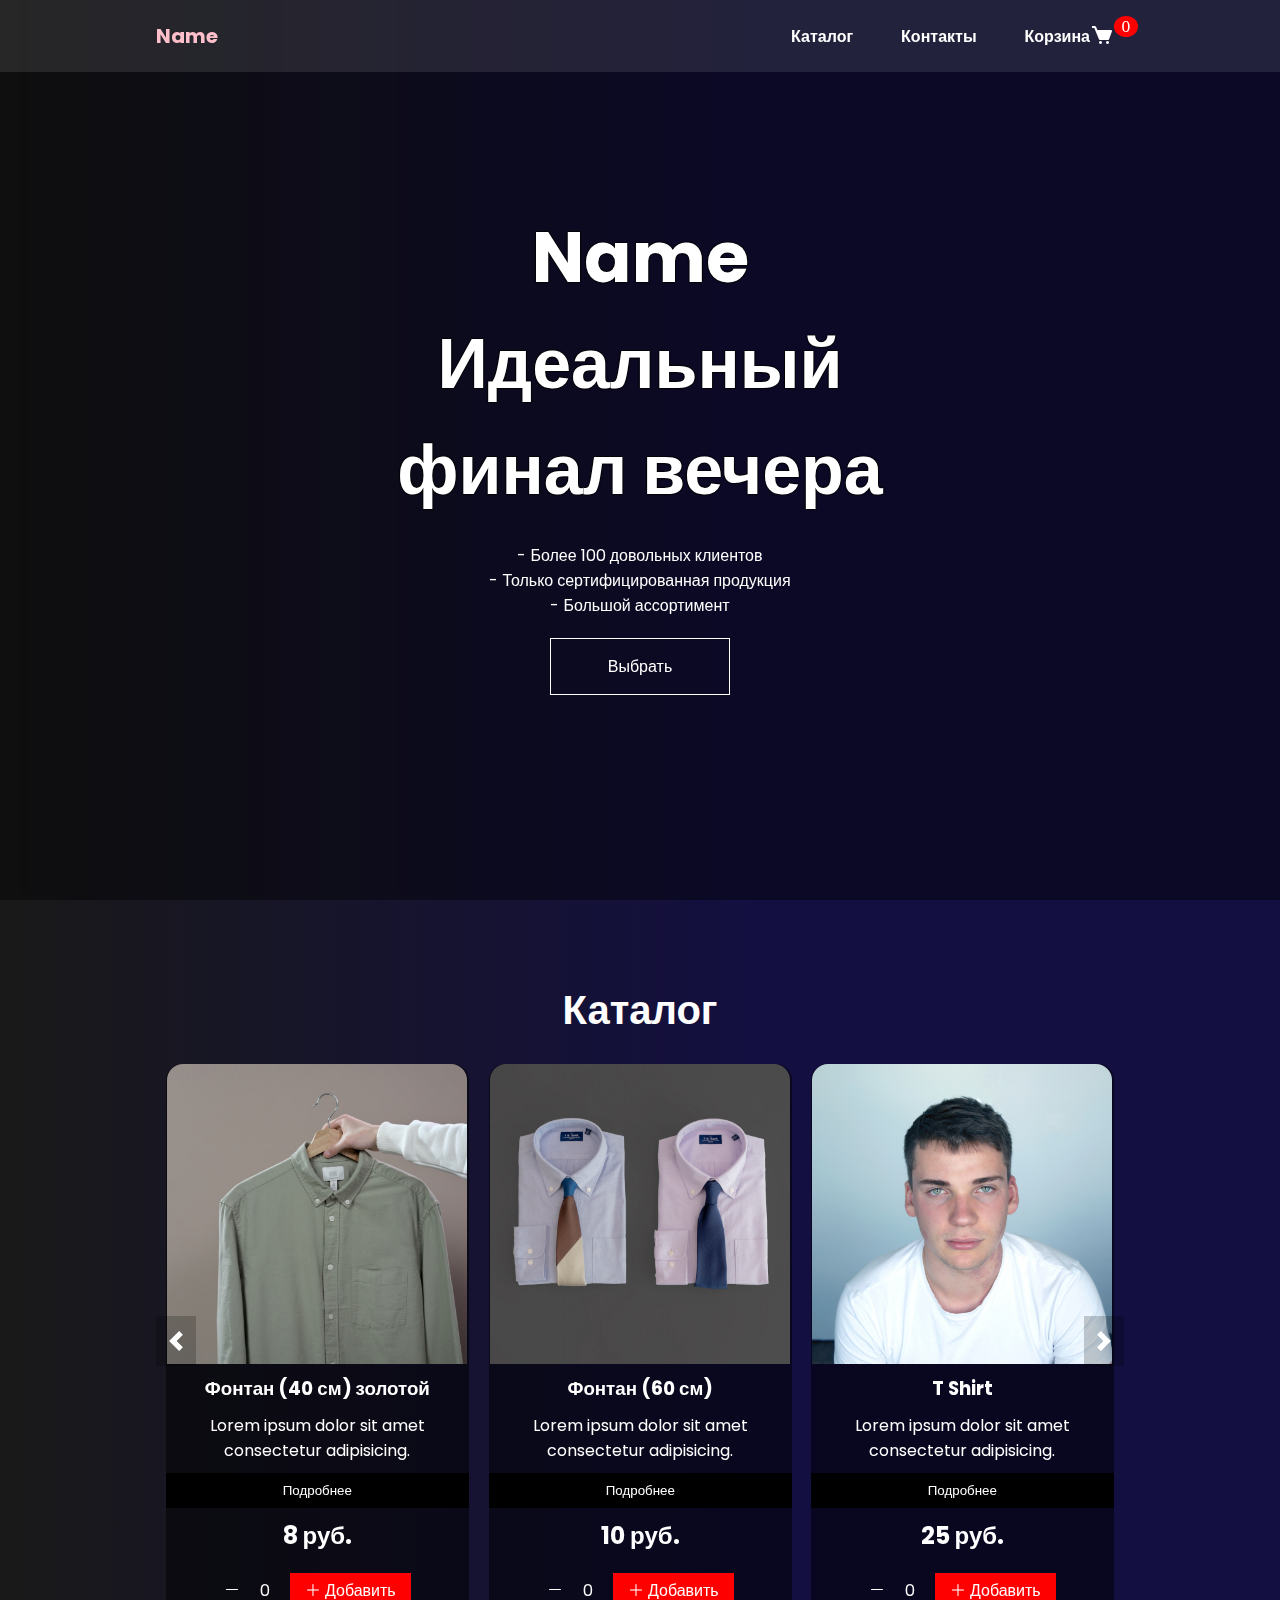
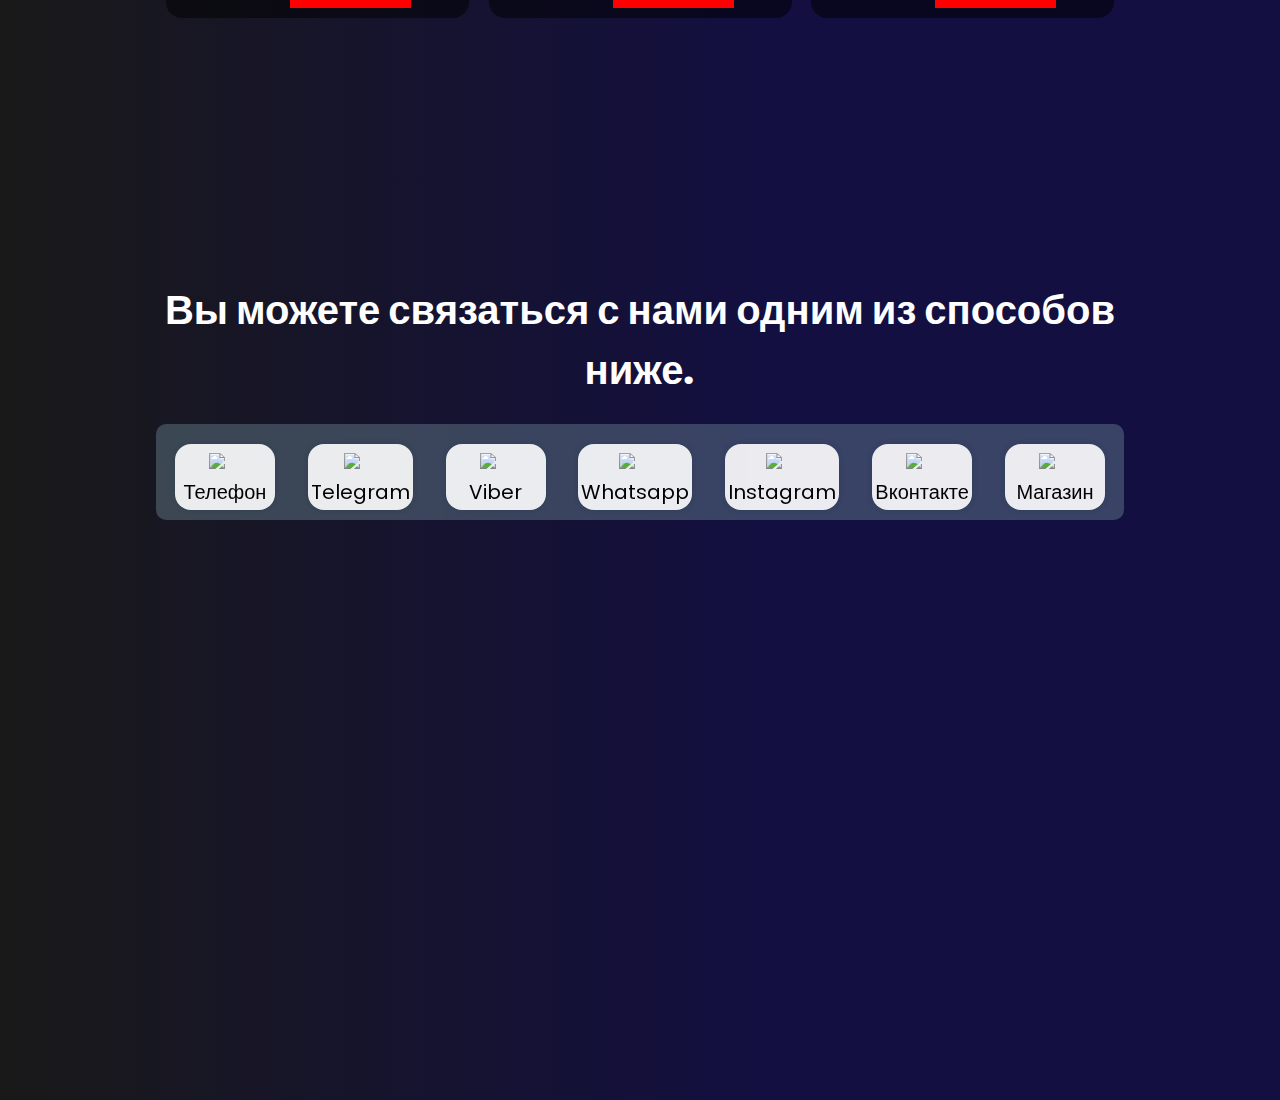
==== index.html @ 0a24e392 "Update index.html" ====
<!DOCTYPE html>
<html lang="en">
<head>
    <meta charset="UTF-8">
    <meta name="viewport" content="width=device-width, initial-scale=1.0">
    <title>Responsive Navbar Mobile</title>
    <link rel="stylesheet" href="css/style.css">
    <link rel="stylesheet" href="css/itc-slider.css">
    <link href='https://unpkg.com/boxicons@2.1.4/css/boxicons.min.css' rel='stylesheet'>
    <link rel="stylesheet" href="https://cdn.jsdelivr.net/npm/bootstrap-icons@1.8.1/font/bootstrap-icons.css">
</head>
<body>
    <header class="header" id="header">
        <nav class="nav container">
            <a class="nav__logo" href="#">Name</a>
            <div class="nav__menu" id="nav-menu">
                <ul class="nav__list">
                    <li class="nav__item">
                        <a href="#catalog" class="nav__link">
                            <!--<i class='bx bxs-home bx-flip-horizontal' ></i>-->
                            <span class='nav__icon bx bxs-check-shield'></span>
                            <!--<span class='nav__icon bx bxs-home'></span>-->
                            <span class="nav__name">Каталог</span>
                        </a>
                    </li>
                    <!-- <li class="nav__item">
                        <a href="#galery" class="nav__link">
                            <span class='nav__icon bx bxs-user'></span>
                            <span class="nav__name">Галерея</span>
                        </a>
                    </li> -->
                    <li class="nav__item">
                        <a href="#contact" class="nav__link">
                            <span class='nav__icon bx bxs-check-shield'></span>
                            <span class="nav__name">Контакты</span>
                        </a>
                    </li>
                    <li class="nav__item cart-item">
                        <a href="cart.html" class="nav__link nav__link--cart">
                            <span class="nav__name">Корзина</span>
                            <span class='nav__icon cart-icon bx bxs-cart'><span class="cart-icon-counter" id="cartAmount">0</span></span>
                        </a>

                    </li>
                </ul>
            </div>
        </nav>
    </header>
    <main>
	<section class="section section__height section__start"> 
            
        <section class="container page__overlay-text overlay-text">
            <div class="overlay-text__container wrapper">
                <div class="overlay-text__main wrapper">
                    <div class="overlay-text__body">
                        <div class="overlay-text__title">
                            <h1>Name<p>Идеальный финал вечера</p></h1>
                        </div>
                        <div class="overlay-text__content">
                            - Более 100 довольных клиентов<br>
                            - Только сертифицированная продукция<br>
                            - Большой ассортимент<br>
                        </div>
                        <div class="overlay-text__button">
                            <a href="#catalog" class="overlay-text__button-btn">Выбрать</a>
                        </div>
                    </div>
                </div>
            </div>
        </section>
        <section class="page__showcase showcase">
            <div class="showcase__media">
                <video class="showcase__media-vid" src="video/bg.webm" autoplay loop muted></video>
            </div>
        </section>
            
    </section>
        <section class="about container section section__height" id="catalog"> 
            <h2 class="section__title">Каталог</h2>
            
            <div class="about__content">
                <div class="itc-slider" data-slider="itc-slider" data-loop="true" data-autoplay="false">
                    <div class="itc-slider__wrapper">
                      <div class="itc-slider__items shop" id="shop">
                        
                        
                      </div>
                    </div>
                    
                    <button class="itc-slider__btn itc-slider__btn_prev"></button>
                    <button class="itc-slider__btn itc-slider__btn_next"></button>
                  </div>
            </div>
        </section>
        <div class="modals">
            <div class="modal-overlay">
                
            </div>
        </div>
        <!--  <section class="container section section__height" id="galery"> 
            <h2 class="section__title">Галерея</h2>
        </section> -->
        <section class="container section section__height" id="contact"> 
            <h2 class="section__title">Вы можете связаться с нами одним из способов ниже.</h2>
            <div class="contact__info">
                <div class="contacts__items">

                    <a class="contacts__link" href="">
                      <span class="contacts__icon"><img src="https://upload.wikimedia.org/wikipedia/commons/thumb/c/c6/Sign-check-icon.png/768px-Sign-check-icon.png"></span>
                    Телефон</a>
                
                    <a class="contacts__link" href=""><span class="contacts__icon"><img src="https://upload.wikimedia.org/wikipedia/commons/thumb/c/c6/Sign-check-icon.png/768px-Sign-check-icon.png"></span>
                    Telegram</a>
                
                
                    <a class="contacts__link" href=""><span class="contacts__icon"><img src="https://upload.wikimedia.org/wikipedia/commons/thumb/c/c6/Sign-check-icon.png/768px-Sign-check-icon.png"></span>
                    Viber</a>
                
                
                    <a class="contacts__link" href=""><span class="contacts__icon"><img src="https://upload.wikimedia.org/wikipedia/commons/thumb/c/c6/Sign-check-icon.png/768px-Sign-check-icon.png"></span>
                    Whatsapp</a>
                
                
                    <a class="contacts__link" href=""><span class="contacts__icon"><img src="https://upload.wikimedia.org/wikipedia/commons/thumb/c/c6/Sign-check-icon.png/768px-Sign-check-icon.png"></span>
                    Instagram</a>
                
                
                   <a class="contacts__link" href=""><span class="contacts__icon"><img src="https://upload.wikimedia.org/wikipedia/commons/thumb/c/c6/Sign-check-icon.png/768px-Sign-check-icon.png"></span>
                   Вконтакте</a>
                
                
                    <a class="contacts__link" href=""><span class="contacts__icon"><img src="https://upload.wikimedia.org/wikipedia/commons/thumb/c/c6/Sign-check-icon.png/768px-Sign-check-icon.png"></span>
                    Магазин</a>
                
                </div>
            </div>
        </section>
    </main>
    
    <script src="js/Data.js"></script>
    <script src="js/main.js"></script>
    <script src="js/itc-slider.js" defer></script>
</body>
</html>
---- css/style.css ----
/*---font---*/
@import url('https://fonts.googleapis.com/css2?family=Poppins:wght@500;600;700&display=swap');
/*---reset-default-css---*/
*{
    box-sizing: border-box;
    margin:0;
    padding:0;
}
html{
    scroll-behavior: smooth;
    overflow-x: hidden;
}
ul{
    list-style: none;
}
a{
    text-decoration: none;
    color:inherit;
}
/*---layout---*/
body{
    /*background-color: rgba(0, 0, 0, 0.8);*/
    font-family: 'Poppins', sans-serif;
    background: rgb(25,25,25);
    background: linear-gradient(90deg, rgba(25,25,25,1) 0%, rgba(19,15,64,1) 59%);
    color: rgba(255, 255, 255, 1);
}
.container{
    max-width: 968px;
    margin:auto;
}

.section:not(.section__start){
    padding: 5rem 0 0 0;
}

.section__title{
    font-size: 2.5rem; 
    color: rgba(255, 255, 255, 1); 
    text-align: center; 
    margin-bottom: 1.5rem;
}
.section__height{
    /*height: 90vh;*/
    min-height: 100vh;
}
/*---header---*/
.header{
    position: fixed;
    top: 0;
    left: 0;
    width: 100%;
    background-color: rgba(255, 255, 255, 0.1);
    backdrop-filter: blur(5px);
    z-index: 100;
    transition: 0.45;
}
/*---navbar---*/
.nav{
    height: 4.5rem;
    display: flex;
    justify-content: space-between;
    align-items: center;
}

.nav__logo{
    color:pink;
    font-weight: 700;
    font-size: 1.25rem;
}
.nav__name{
    font-weight: 600;
}
.nav__icon{
  font-size: 1.5rem;
}
.nav__list,
.nav__link {
    display: flex;
    white-space: nowrap;
}
.nav__list{
    justify-content: space-around;
    column-gap: 3rem;
}
.nav__link{
    flex-direction: column;
    align-items: center;
    color: #fff;
    row-gap: 0.25rem; 
    transition: color .2s ease-in-out;
}
.nav__link:hover{
    color: rgb(181, 255, 185);
}
span.nav__icon{
    display: none;
}
/*cart icon*/
.cart-item{ 
    margin-right: 10px;
}
span.nav__icon.cart-icon{
    display: block;
    position: relative;
    z-index: 3;
}
.nav__link--cart{
    display: flex;
    flex-direction: row;
}
.cart-icon-counter{
    font-size: 1.1rem;
    position: absolute;
    top:-8px;
    left:100%;
    background-color: rgba(255, 0, 0, 1);
    width:24px;
    height: 21px;
    border-radius: 50%;
    display: flex;
    justify-content: center;
}
/*------------------*/
.active__link{
    position: relative;
    color: #ffb0b0;
    transition: 0.3s;
}
/*#about{
    position: relative;
    z-index: 3;
}*/
.about{
    /*padding: 5rem 0 0 0 ;*/
}
/*_______catalog___________*/
.item{
    padding: 0 10px;
    width: 315px;
}
.item__wrapper{
    display: flex;
    flex-direction: column;
    align-items: center;
    text-align: center;
    gap:10px;
    background: rgba(0, 0, 0, 0.5);
    border-radius: 1rem;
}
.item__wrapper img{
    width: 100%;
    /*max-height: 50%;*/
    max-width: 300px;
    object-fit: cover;
    border-radius: 1rem 1rem 0 0;
}
.details{
    display: flex;
    flex-direction: column;
    gap: 10px;
}
.item .buttons{
    display: flex;
    justify-content: center;
    align-items: center;
    gap: 20px;
    cursor: pointer;
    padding:10px;
}
.price-quantity{
    display: flex;
    flex-direction: column;
    gap: 10px;

}
.bi-plus-lg{
    background-color: red;
    padding: 5px 15px;

}

/*_________________________*/
/*.card {
    background-color: rgba(0, 0, 0, 0.3);
    backdrop-filter: blur(10px);
    color:#fff;
    margin: 0 auto;
    max-width: 80%;
    border-radius: 2rem;
    padding: 20px 15px;
}
.card__pic {
    text-align: center;
}
.card__img {
    max-width: 100%;
    border-radius: 15px;
    object-fit: cover;
}
.card__title {
    margin-top: 15px;
    font-size: 24px;
    text-align: center;
}
.card__description {
    margin-top: 15px;
    text-align: center;
    font-size: 14px;
}
.card__btn {
    margin: 25px 0 15px 0;
    display: flex;
    justify-content: center;
    font-size: 22px;
}*/

@media (min-width: 769px){
    .active__link::before{
        content: '';
        position: absolute;
        bottom: -0.4rem;
        width: 1rem;
        height: 3px;
        background-color: #ffb0b0;
        border-radius: 3px;
    }
}
@media (max-width: 992px){
    .container{
        margin:0 1rem;
    }
}
@media (max-width: 768px){
    .header{
        backdrop-filter: unset;
        background-color: rgba(18, 18, 18, 0.2);
    }	
    .nav__menu{
        position: fixed;
        bottom: 0;
        left: 0;
        background-color: rgba(255, 255, 255, 0.1);
        width: 100%;
        height: 4rem;
        padding: 0 1rem;
        display: grid;
        align-content: center;
        border-radius: 1.25rem 1.25rem 0 0;
        transition: 0.4s;
        box-shadow: 0 -1px 12px rgba(59, 59, 59, 0.25);
	    backdrop-filter: blur(5px);
    }
    .nav{
        height: 2rem;
    }
    span.nav__icon{
        display: block;
    }
    .nav__link--cart{
        flex-direction: column-reverse;
    }
    .cart-icon-counter{
        top:-4px;
        left:25px;
    }
    .section__title{
        font-size: 1.5rem;
    }
    .section:not(.section__start){
        padding: 2rem 0 0 0;
    }
    .about{
        padding: 3rem 0 0 0 ;
    }
}
@media (min-width: 576px){
    .nav__list{
        justify-content: center;
    }
    
}

/*___CONTACT___*/
.contact__info{
    background-color: rgba(115, 146, 158, 0.4);
    backdrop-filter: blur(10px);
    border-radius: 10px;
    padding:10px;
    margin:0 auto;
}
.contacts__items{
    display: flex;
    flex-wrap: wrap;
    justify-content: space-around;
    gap:15px;
    max-width:970px;
    margin: 0 auto;
  }
  .contacts__link{
    background-color: rgba(255, 255, 255, 0.9);
    margin-top:10px;
    min-width:100px;
    max-width: 130px;
    display:flex;
    flex-direction:column;
    align-items:center;
    border-radius: 1rem;
    text-decoration:none;
    font-size: 20px;
    color: #000;
    padding: 3px;
    box-shadow: 0px 0px 4px 0px rgba(34,    60, 80, 0.2) inset;
    box-shadow: 0px 0px 4px 0px rgba(34,    60, 80, 0.5);
  
  }
  
  .contacts__link:hover{
    box-shadow: 0px 0px 4px 0px rgba(34,    60, 80, 0.5) inset;
  
  }
  
  
  
  
  
  
  
  .contacts__icon img{
    max-width:64px;
    min-width:32px;
  }

/*BG video*/
.overlay-text__container {
    position: relative;
  }
  .overlay-text__main {
    position: absolute;
    left: 0;
    top: 0;
    z-index: 3;
    width: 100%;
    height: 100vh;
    display: flex;
    justify-content: center;
    align-items: center;
    color: #fff;
  }
  .overlay-text__body {
    display: flex;
    flex-direction: column;
    max-width: 500px;
    gap: 20px;
  }
  .overlay-text__button {
    margin: 0 auto;
}
  .overlay-text__button-btn {
    align-self: center;
    display: flex;
    align-items: center;
    justify-content: center;
    padding: 15px;
    border: 1px solid #fff;
    min-width: 180px;
    max-width: 200px;
    transition: all 0.3s ease 0s;
  }
  .overlay-text__button a {
    color: #fff;
  }

    .overlay-text__button:hover {
      background-color: #fff;
      cursor: pointer;
    }
    .overlay-text__button:hover .overlay-text__button-btn {
      color: #000;
    }
  
  .overlay-text__title {
    font-size: 60px;
    font-weight: 800;
  }
  .overlay-text__content {
    text-align: center;
  }

    .overlay-text__title {
    font-size: 35px;
    text-align: center;
    text-shadow: 1px 0 1px rgba(0, 0, 0, 0.8), 
    0 1px 1px rgba(0, 0, 0, 0.8), 
    -1px 0 1px rgba(0, 0, 0, 0.8), 
    0 -1px 1px rgba(0, 0, 0, 0.8);
    }

.showcase {
    display: flex;
    justify-content: center;
    align-items: center;
    height: 100vh;
}
.showcase__media {
    position: relative;
    width: 100%;
    height: 100%;
}
.showcase__media::before {
    content: "";
  /*  position: fixed;*/
    position: absolute;
    top: 0;
    left: 0;
    width: 100%;
    height: 100%;
    background-color: rgba(0, 0, 0, 0.4);
    backdrop-filter: blur(2px);
    z-index: 2;
}
.showcase__media-vid {
   /* position: fixed;*/
    position: absolute;
    top: 0;
    left: 0;
    width: 100%;
    height: 100%;
    -o-object-fit: cover;
    object-fit: cover;
    z-index: 1;
}


/*________popup_________*/
.btn {
	border: none;
	cursor: pointer;
	background-color: #000;
	color: #fff;
	padding: 10px;
}

.modal-overlay {
	position: fixed;
	left: 0;
	top: 0;
	right: 0;
	bottom: 0;
	background-color: rgba(0, 0, 0, 0.8);
	display: flex;
	align-items: center;
	justify-content: center;
	height: 100vh;
	width: 100%;
	opacity: 0;
	visibility: hidden;
	transition: all 0.3s ease-in-out;
    z-index: 10;
}
.modal {
	background-color: #fff;
    color:#000;
	min-width: 300px;
	min-height: 300px;
    width:92%;
    height:78%;
    text-align: center;
    overflow: hidden;
    padding: 10px;
	display: flex;
	align-items: center;
	justify-content: center;
	display: none;
    overflow-y: scroll;
}

.modal-overlay--visible {
	opacity: 1;
	visibility: visible;
	transition: all 0.3s ease-in-out;
}
.modal--visible {
	display: block;
}
.stop-scroll{
    overflow: hidden;
}
.modal__video{
    width:100%;
    height:100%;
    object-fit: cover;
}
.modal__media{
    height:60%;
    width:50%;
    min-width: 390px;
    margin: 0 auto;
}
---- css/itc-slider.css ----
/**
 * ItcSlider
 * @version 1.0.0
 * @author https://github.com/itchief
 * @copyright Alexander Maltsev 2020 - 2022
 * @license MIT (https://github.com/itchief/ui-components/blob/master/LICENSE)
 * @tutorial https://itchief.ru/javascript/slider
 */

.itc-slider {
  position: relative;
}

.itc-slider__wrapper {
  overflow: hidden;
}

.itc-slider__items {
  display: flex;
  transition: transform 0.5s ease;
  will-change: transform;
}

.itc-slider__transition-none {
  transition: none;
}

.itc-slider__item {
  flex: 0 0 33.333333%;
  max-width: 33.333333%;
  user-select: none;
  will-change: transform;
}
@media (max-width: 820px){
  .itc-slider__item {
  flex: 0 0 50%;
  max-width: 50%;
  }
}
@media (max-width: 580px){
  .itc-slider__item {
  flex: 0 0 100%;
  max-width: 100%;
  }
}
/* кнопки влево и вправо */
.itc-slider__btn {
  position: absolute;
  top: 50%;
  display: flex;
  justify-content: center;
  align-items: center;
  width: 40px;
  height: 50px;
  color: #fff;
  text-align: center;
  background: rgb(0 0 0 / 20%);
  border: none;
  transform: translateY(-50%);
  cursor: pointer;
}

.itc-slider__btn_hide {
  display: none;
}

.itc-slider__btn_prev {
  left: 0;
}

.itc-slider__btn_next {
  right: 0;
}

.itc-slider__btn:hover,
.itc-slider__btn:focus {
  color: #fff;
  text-decoration: none;
  background: rgb(0 0 0 / 30%);
  outline: 0;
}

.itc-slider__btn::before {
  content: "";
  display: inline-block;
  width: 20px;
  height: 20px;
  background: transparent no-repeat center center;
  background-size: 100% 100%;
}

.itc-slider__btn_prev::before {
  background-image: url("data:image/svg+xml;charset=utf8,%3Csvg xmlns='http://www.w3.org/2000/svg' fill='%23fff' viewBox='0 0 8 8'%3E%3Cpath d='M5.25 0l-4 4 4 4 1.5-1.5-2.5-2.5 2.5-2.5-1.5-1.5z'/%3E%3C/svg%3E");
}

.itc-slider__btn_next::before {
  background-image: url("data:image/svg+xml;charset=utf8,%3Csvg xmlns='http://www.w3.org/2000/svg' fill='%23fff' viewBox='0 0 8 8'%3E%3Cpath d='M2.75 0l-1.5 1.5 2.5 2.5-2.5 2.5 1.5 1.5 4-4-4-4z'/%3E%3C/svg%3E");
}

/* индикаторы */
.itc-slider__indicators {
  position: absolute;
  right: 0;
  bottom: 0;
  left: 0;
  z-index: 15;
  display: flex;
  justify-content: center;
  margin: 0 15%;
  padding-left: 0;
  list-style: none;
}

.itc-slider__indicator {
  flex: 0 1 auto;
  box-sizing: content-box;
  width: 30px;
  height: 5px;
  margin-right: 3px;
  margin-left: 3px;
  text-indent: -999px;
  background-color: rgb(255 255 255 / 50%);
  background-clip: padding-box;
  border-top: 15px solid transparent;
  border-bottom: 15px solid transparent;
  cursor: pointer;
}

.itc-slider__indicator_active {
  background-color: rgb(255 255 255 / 90%);
}
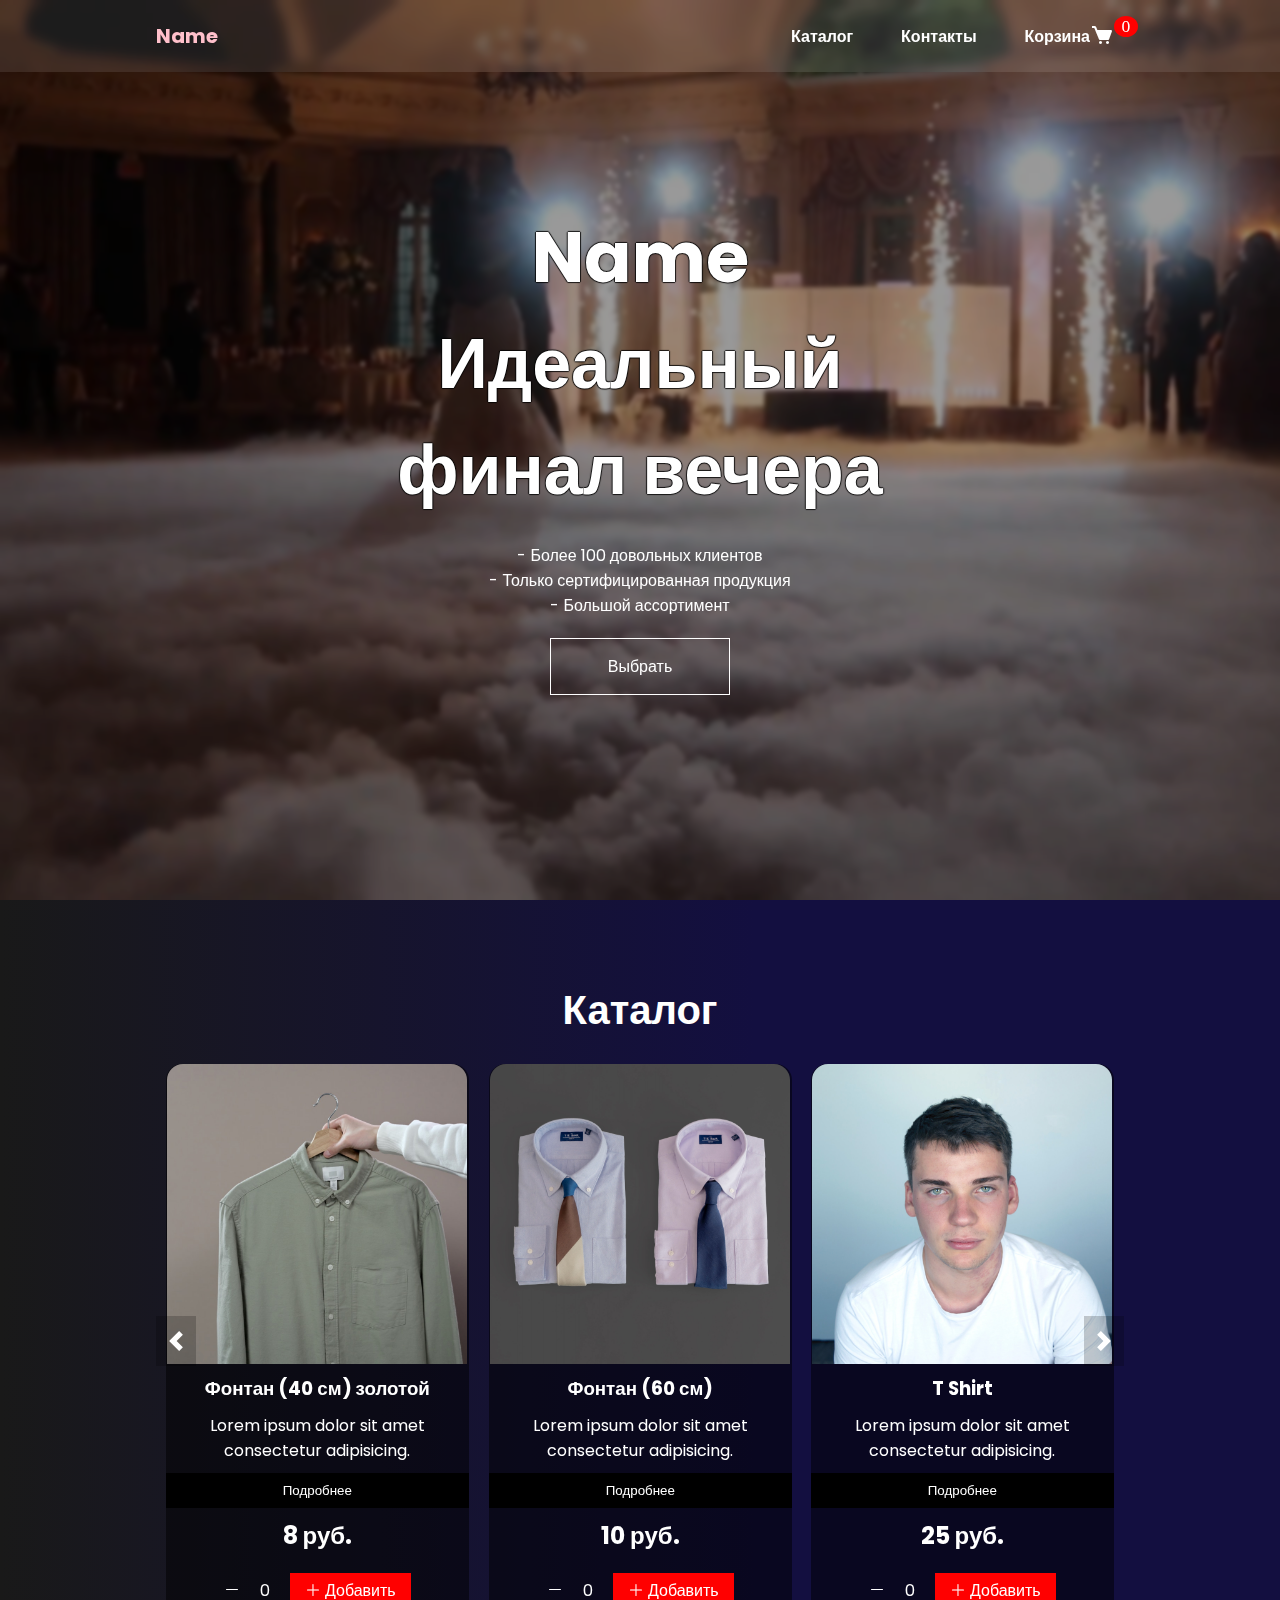
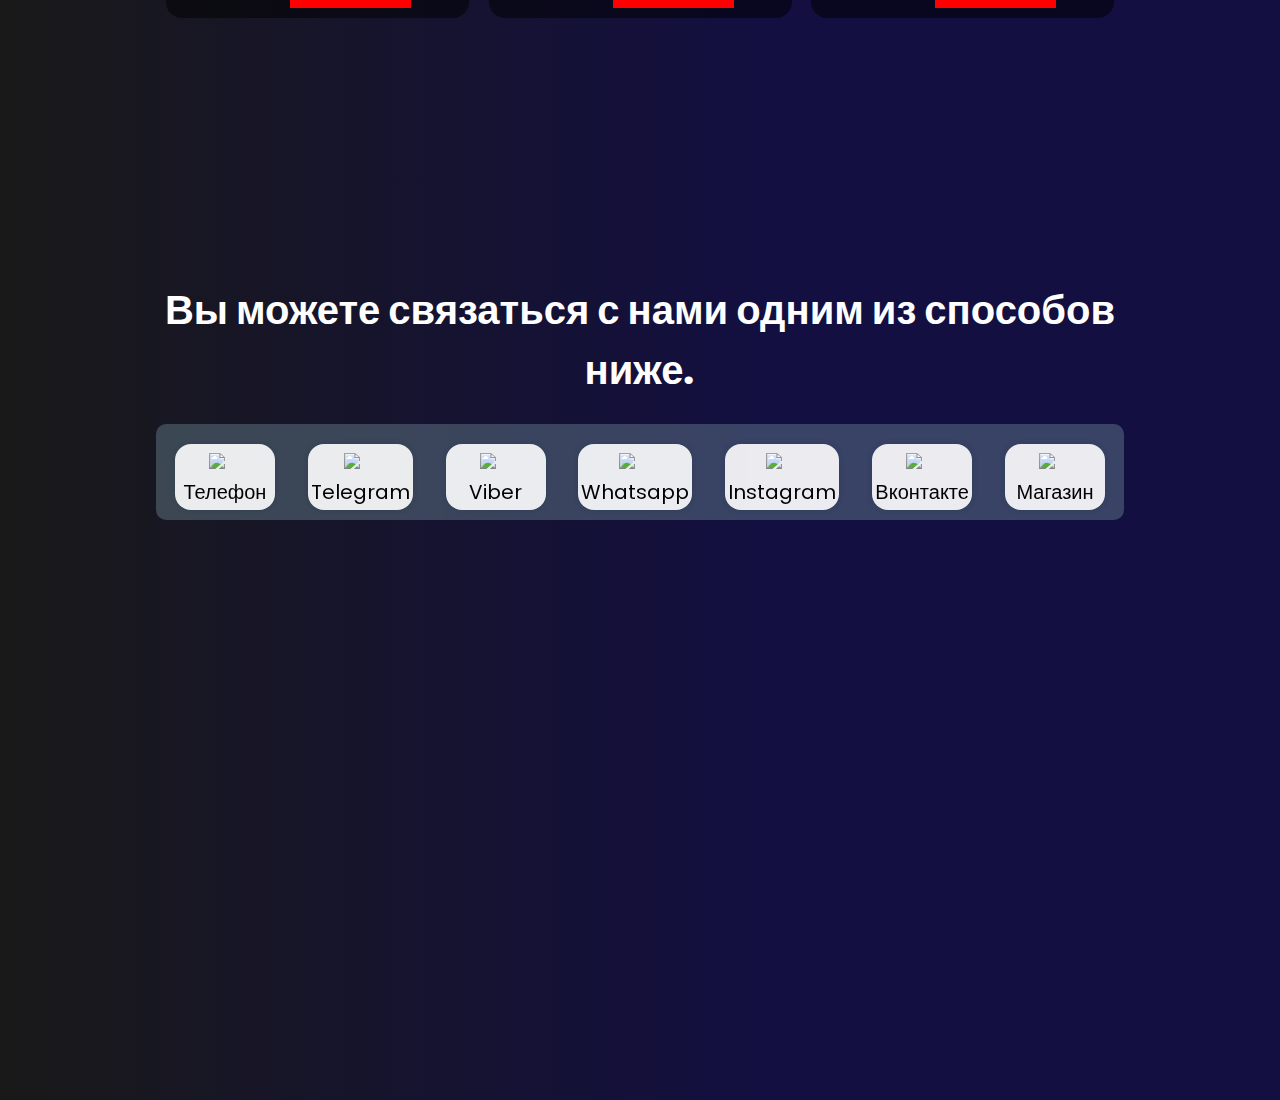
==== commit cabc6a6b: "Update index.html" ====
--- a/index.html
+++ b/index.html
@@ -70,7 +70,7 @@
         </section>
         <section class="page__showcase showcase">
             <div class="showcase__media">
-                <video class="showcase__media-vid" src="video/bg.webm" autoplay loop muted></video>
+                <video class="showcase__media-vid" src="video/bg.mp4" autoplay loop muted></video>
             </div>
         </section>
             
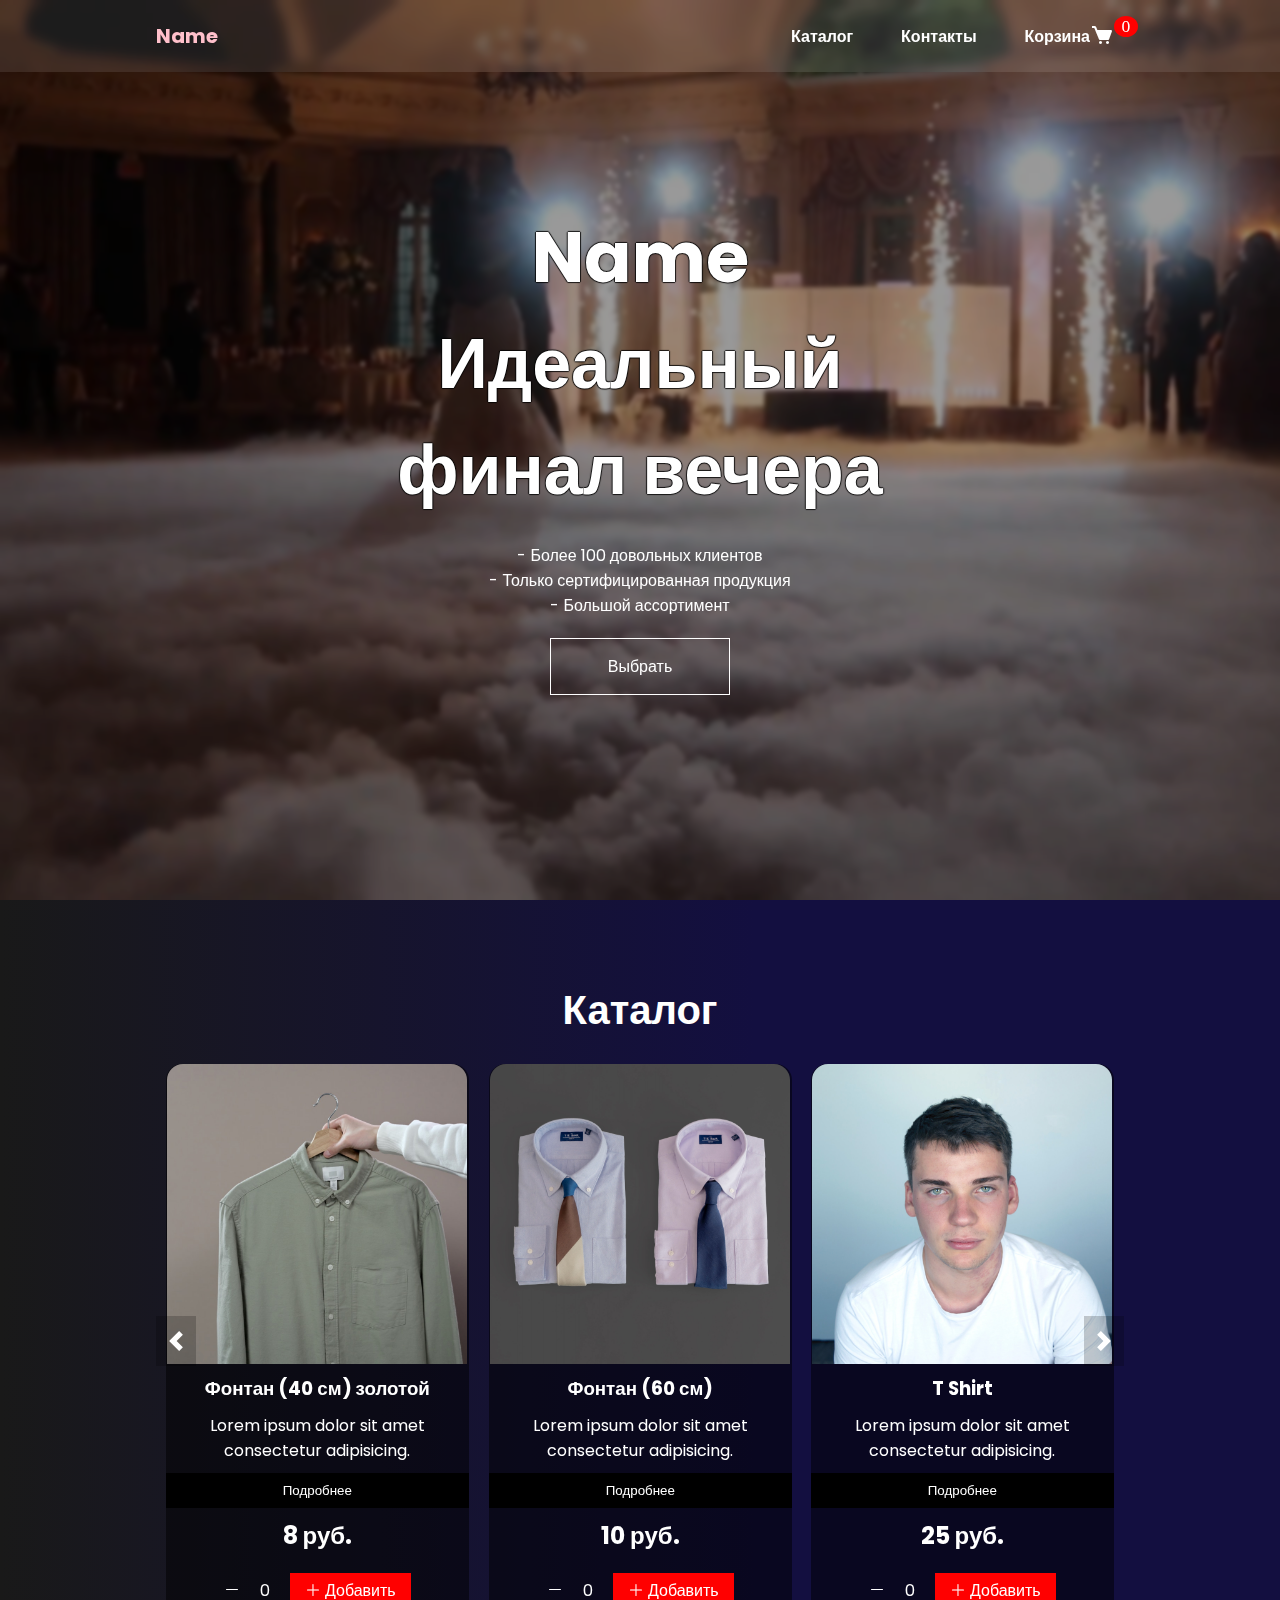
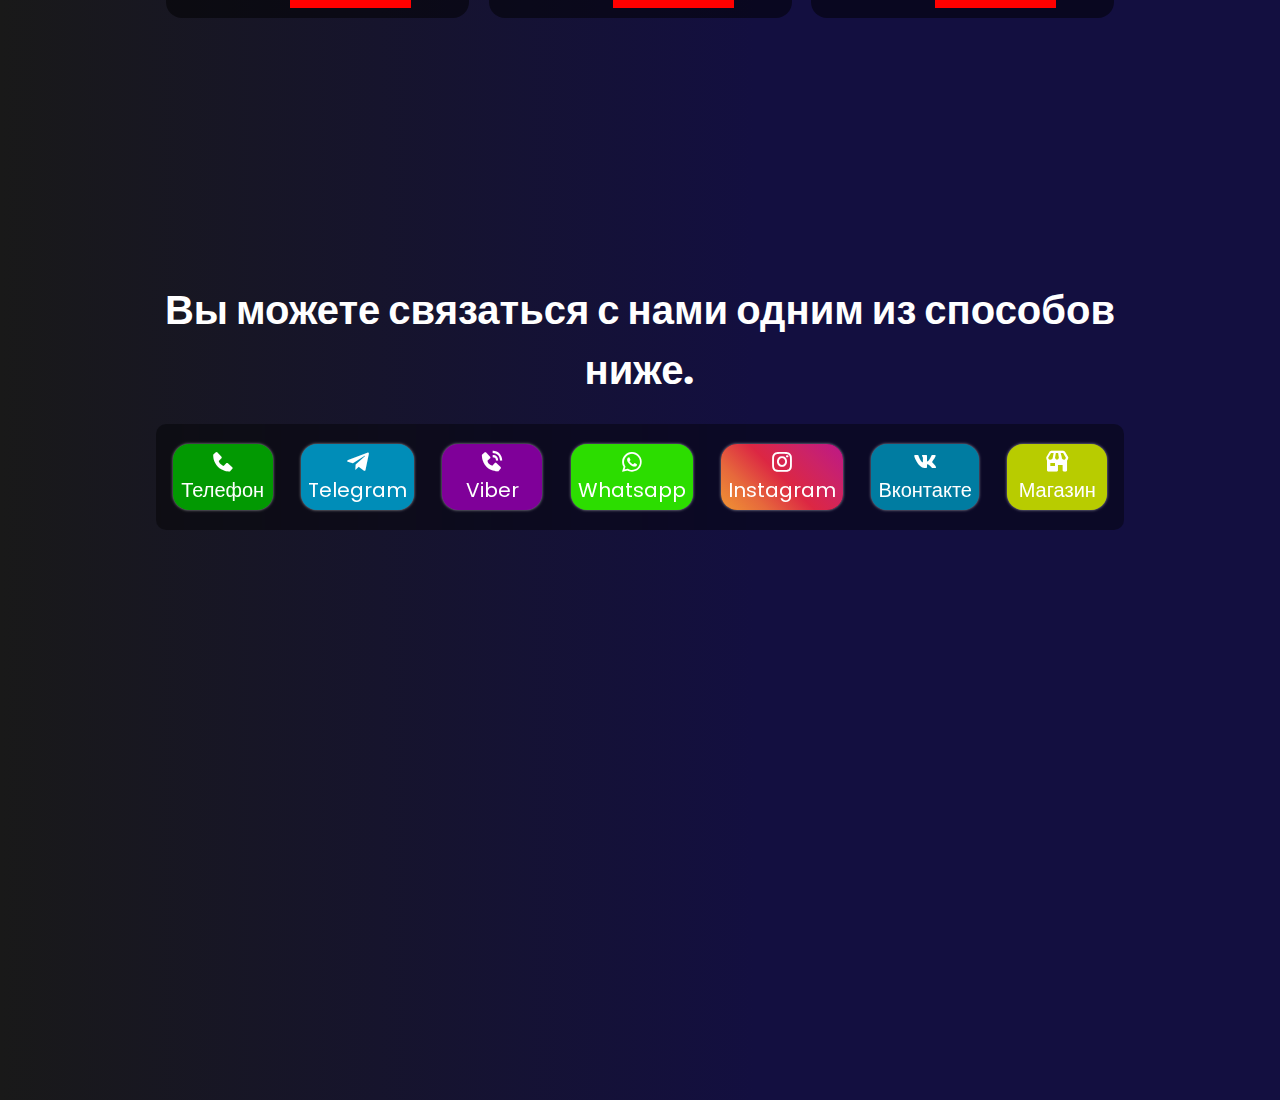
==== commit 74dd4c19: "Add files via upload" ====
--- a/index.html
+++ b/index.html
@@ -4,6 +4,7 @@
     <meta charset="UTF-8">
     <meta name="viewport" content="width=device-width, initial-scale=1.0">
     <title>Responsive Navbar Mobile</title>
+    <link rel="stylesheet" href="css/icons.css">
     <link rel="stylesheet" href="css/style.css">
     <link rel="stylesheet" href="css/itc-slider.css">
     <link href='https://unpkg.com/boxicons@2.1.4/css/boxicons.min.css' rel='stylesheet'>
@@ -70,7 +71,9 @@
         </section>
         <section class="page__showcase showcase">
             <div class="showcase__media">
-                <video class="showcase__media-vid" src="video/bg.mp4" autoplay loop muted></video>
+                <video class="showcase__media-vid" src="video/bg.mp4" autoplay loop muted>
+                    <source src="video/myVideo.mp4" type="video/mp4" />
+                </video>
             </div>
         </section>
             
@@ -104,34 +107,20 @@
             <h2 class="section__title">Вы можете связаться с нами одним из способов ниже.</h2>
             <div class="contact__info">
                 <div class="contacts__items">
-
-                    <a class="contacts__link" href="">
-                      <span class="contacts__icon"><img src="https://upload.wikimedia.org/wikipedia/commons/thumb/c/c6/Sign-check-icon.png/768px-Sign-check-icon.png"></span>
+                    <a class="contacts__link phone-link" href=""><span class="contacts__icon bx bxs-phone"></span>
                     Телефон</a>
-                
-                    <a class="contacts__link" href=""><span class="contacts__icon"><img src="https://upload.wikimedia.org/wikipedia/commons/thumb/c/c6/Sign-check-icon.png/768px-Sign-check-icon.png"></span>
+                    <a class="contacts__link tg-link" href=""><span class="contacts__icon bx bxl-telegram"></span>
                     Telegram</a>
-                
-                
-                    <a class="contacts__link" href=""><span class="contacts__icon"><img src="https://upload.wikimedia.org/wikipedia/commons/thumb/c/c6/Sign-check-icon.png/768px-Sign-check-icon.png"></span>
+                    <a class="contacts__link viber-link" href=""><span class="contacts__icon bx bxs-phone-call"></span>
                     Viber</a>
-                
-                
-                    <a class="contacts__link" href=""><span class="contacts__icon"><img src="https://upload.wikimedia.org/wikipedia/commons/thumb/c/c6/Sign-check-icon.png/768px-Sign-check-icon.png"></span>
+                    <a class="contacts__link ws-link" href=""><span class="contacts__icon bx bxl-whatsapp"></span>
                     Whatsapp</a>
-                
-                
-                    <a class="contacts__link" href=""><span class="contacts__icon"><img src="https://upload.wikimedia.org/wikipedia/commons/thumb/c/c6/Sign-check-icon.png/768px-Sign-check-icon.png"></span>
+                    <a class="contacts__link ig-link" href=""><span class="contacts__icon bx bxl-instagram"></span>
                     Instagram</a>
-                
-                
-                   <a class="contacts__link" href=""><span class="contacts__icon"><img src="https://upload.wikimedia.org/wikipedia/commons/thumb/c/c6/Sign-check-icon.png/768px-Sign-check-icon.png"></span>
-                   Вконтакте</a>
-                
-                
-                    <a class="contacts__link" href=""><span class="contacts__icon"><img src="https://upload.wikimedia.org/wikipedia/commons/thumb/c/c6/Sign-check-icon.png/768px-Sign-check-icon.png"></span>
+                    <a class="contacts__link vk-link" href=""><span class="contacts__icon bx bxl-vk"></span>
+                    Вконтакте</a>
+                    <a class="contacts__link store-link" href=""><span class="contacts__icon bx bxs-store"></span>
                     Магазин</a>
-                
                 </div>
             </div>
         </section>
@@ -141,4 +130,4 @@
     <script src="js/main.js"></script>
     <script src="js/itc-slider.js" defer></script>
 </body>
-</html>
+</html>--- a/css/icons.css
+++ b/css/icons.css
@@ -0,0 +1,4 @@
+.contacts__icon{
+    color: #fff;
+    font-size: 26px;
+}
--- a/css/style.css
+++ b/css/style.css
@@ -240,7 +240,7 @@
         position: fixed;
         bottom: 0;
         left: 0;
-        background-color: rgba(255, 255, 255, 0.1);
+        background-color: rgba(0, 0, 0, 0.4);
         width: 100%;
         height: 4rem;
         padding: 0 1rem;
@@ -283,10 +283,10 @@
 
 /*___CONTACT___*/
 .contact__info{
-    background-color: rgba(115, 146, 158, 0.4);
+    background-color: rgba(0, 0, 0, 0.4);
     backdrop-filter: blur(10px);
     border-radius: 10px;
-    padding:10px;
+    padding:10px 10px 20px 10px;
     margin:0 auto;
 }
 .contacts__items{
@@ -296,9 +296,9 @@
     gap:15px;
     max-width:970px;
     margin: 0 auto;
-  }
-  .contacts__link{
-    background-color: rgba(255, 255, 255, 0.9);
+}
+.contacts__link{
+    /*background-color: rgba(255, 255, 255, 0.9);*/
     margin-top:10px;
     min-width:100px;
     max-width: 130px;
@@ -308,28 +308,42 @@
     border-radius: 1rem;
     text-decoration:none;
     font-size: 20px;
-    color: #000;
-    padding: 3px;
-    box-shadow: 0px 0px 4px 0px rgba(34,    60, 80, 0.2) inset;
-    box-shadow: 0px 0px 4px 0px rgba(34,    60, 80, 0.5);
-  
-  }
-  
-  .contacts__link:hover{
-    box-shadow: 0px 0px 4px 0px rgba(34,    60, 80, 0.5) inset;
-  
-  }
-  
-  
-  
-  
-  
-  
-  
-  .contacts__icon img{
-    max-width:64px;
-    min-width:32px;
-  }
+    color: #fff;
+    padding: 5px 7px;
+    box-shadow: 0px 0px 3px 0px rgba(255, 255, 255, 0.3) inset;
+    box-shadow: 0px 0px 3px 0px rgba(255, 255, 255, 0.6);
+}
+.contacts__link:hover{
+    box-shadow: 0px 0px 3px 0px rgba(255, 255, 255, 0.6) inset;
+}
+.contacts__link:active{
+    box-shadow: 0px 0px 5px 0px rgb(255, 255, 255) inset;
+}
+.phone-link{
+    background-color: rgb(2, 153, 2);
+}
+.tg-link{
+    background-color: rgb(0, 141, 184);
+}
+.viber-link{
+    background-color: rgb(127, 0, 153);
+}
+.ws-link{
+    background-color: rgb(44, 221, 0);
+}
+.ig-link{
+    background: #f09433; 
+    background: -moz-linear-gradient(45deg, #f09433 0%, #e6683c 25%, #dc2743 50%, #cc2366 75%, #bc1888 100%); 
+    background: -webkit-linear-gradient(45deg, #f09433 0%,#e6683c 25%,#dc2743 50%,#cc2366 75%,#bc1888 100%); 
+    background: linear-gradient(45deg, #f09433 0%,#e6683c 25%,#dc2743 50%,#cc2366 75%,#bc1888 100%); 
+    filter: progid:DXImageTransform.Microsoft.gradient( startColorstr='#f09433', endColorstr='#bc1888',GradientType=1 );
+}
+.vk-link{
+    background-color: rgb(0, 124, 161);
+}
+.store-link{
+    background-color: rgb(184, 204, 0);
+}
 
 /*BG video*/
 .overlay-text__container {
@@ -472,7 +486,8 @@
 	align-items: center;
 	justify-content: center;
 	display: none;
-    overflow-y: scroll;
+    overflow-y: auto;
+    position: relative;
 }
 
 .modal-overlay--visible {
@@ -497,9 +512,28 @@
     min-width: 390px;
     margin: 0 auto;
 }
-
-
-
-
-
-
+.btn-close{
+    position: absolute;
+    right:0;
+    top:0;
+    padding: 5px;
+    font-size: 18px;
+    color:rgb(255, 179, 179);
+    background-color: #000;
+    border:none;
+    border:1px solid rgb(255, 179, 179);
+    cursor: pointer;
+    transition: background-color 0.2s ease-in-out;
+}
+.btn-close:hover{
+    background-color: #464646;
+}
+.btn-close:focus{
+    background-color: #a1a1a1;
+}
+
+
+
+
+
+
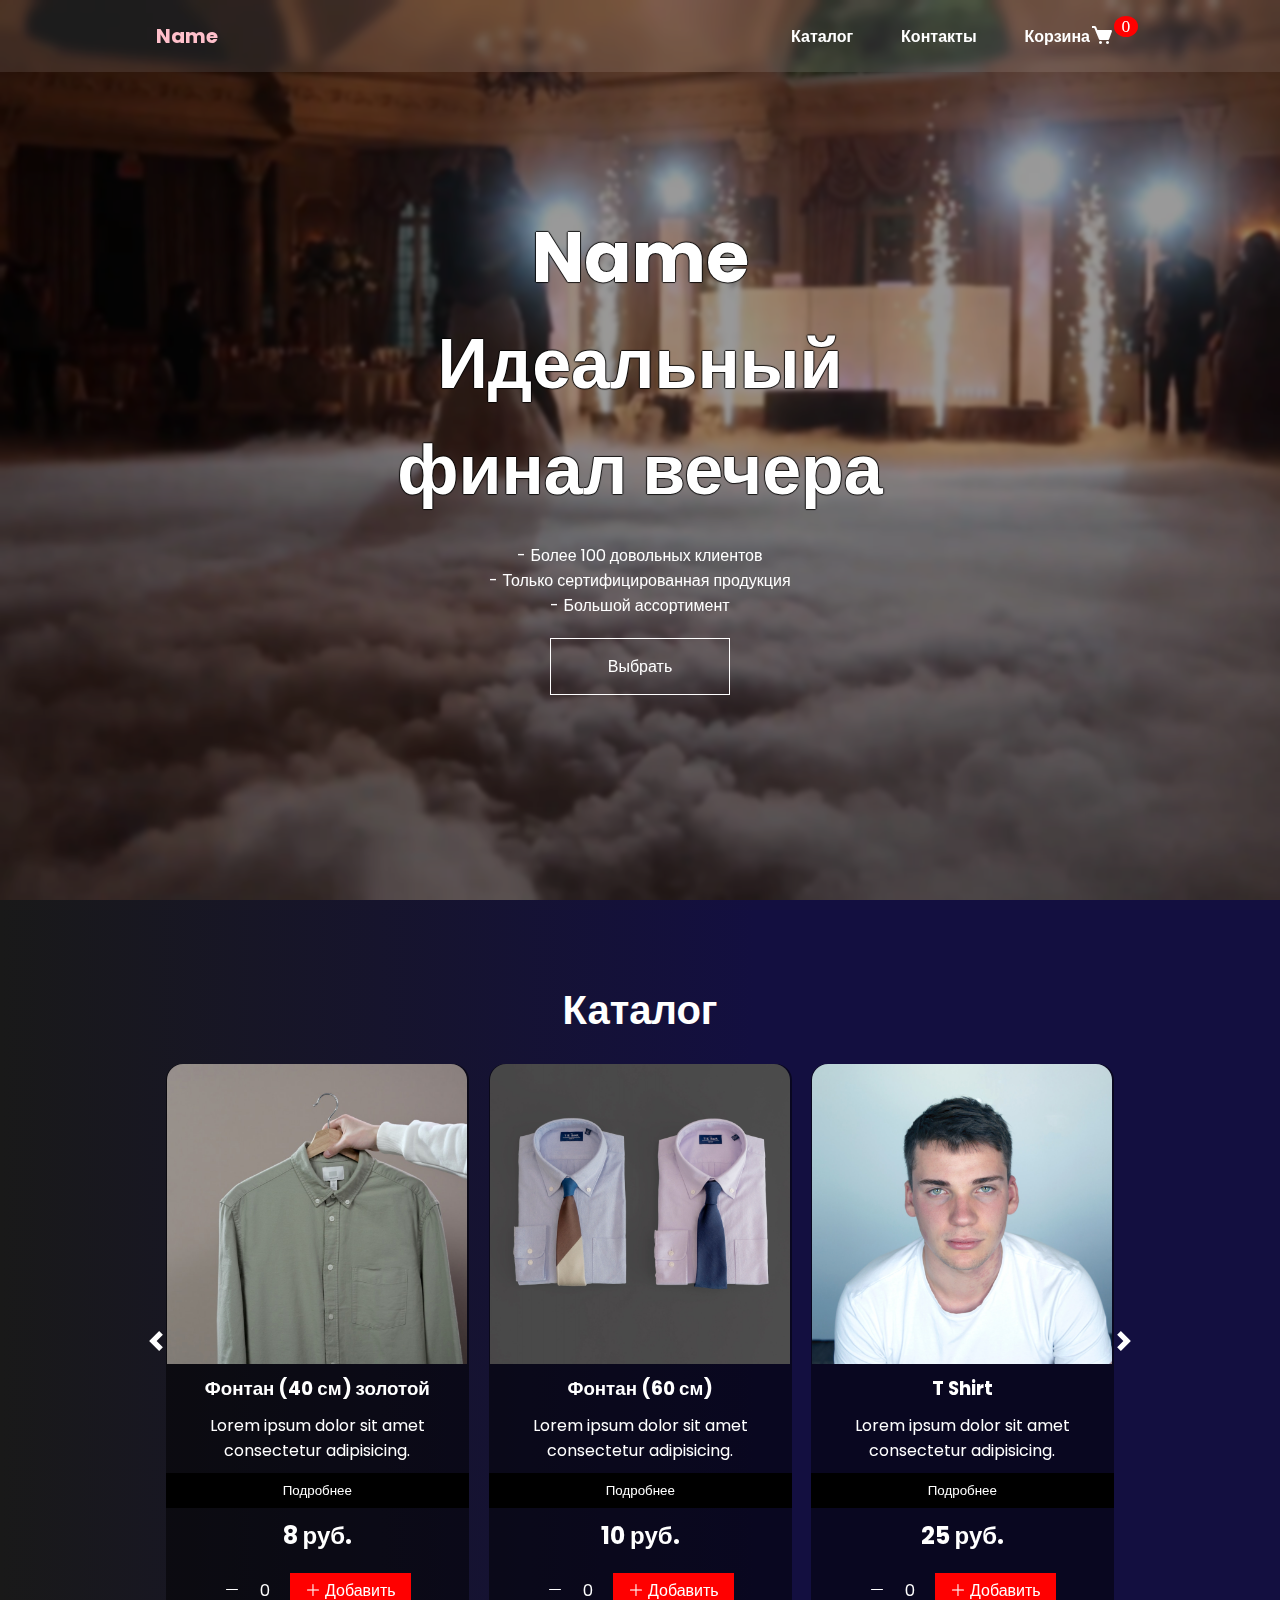
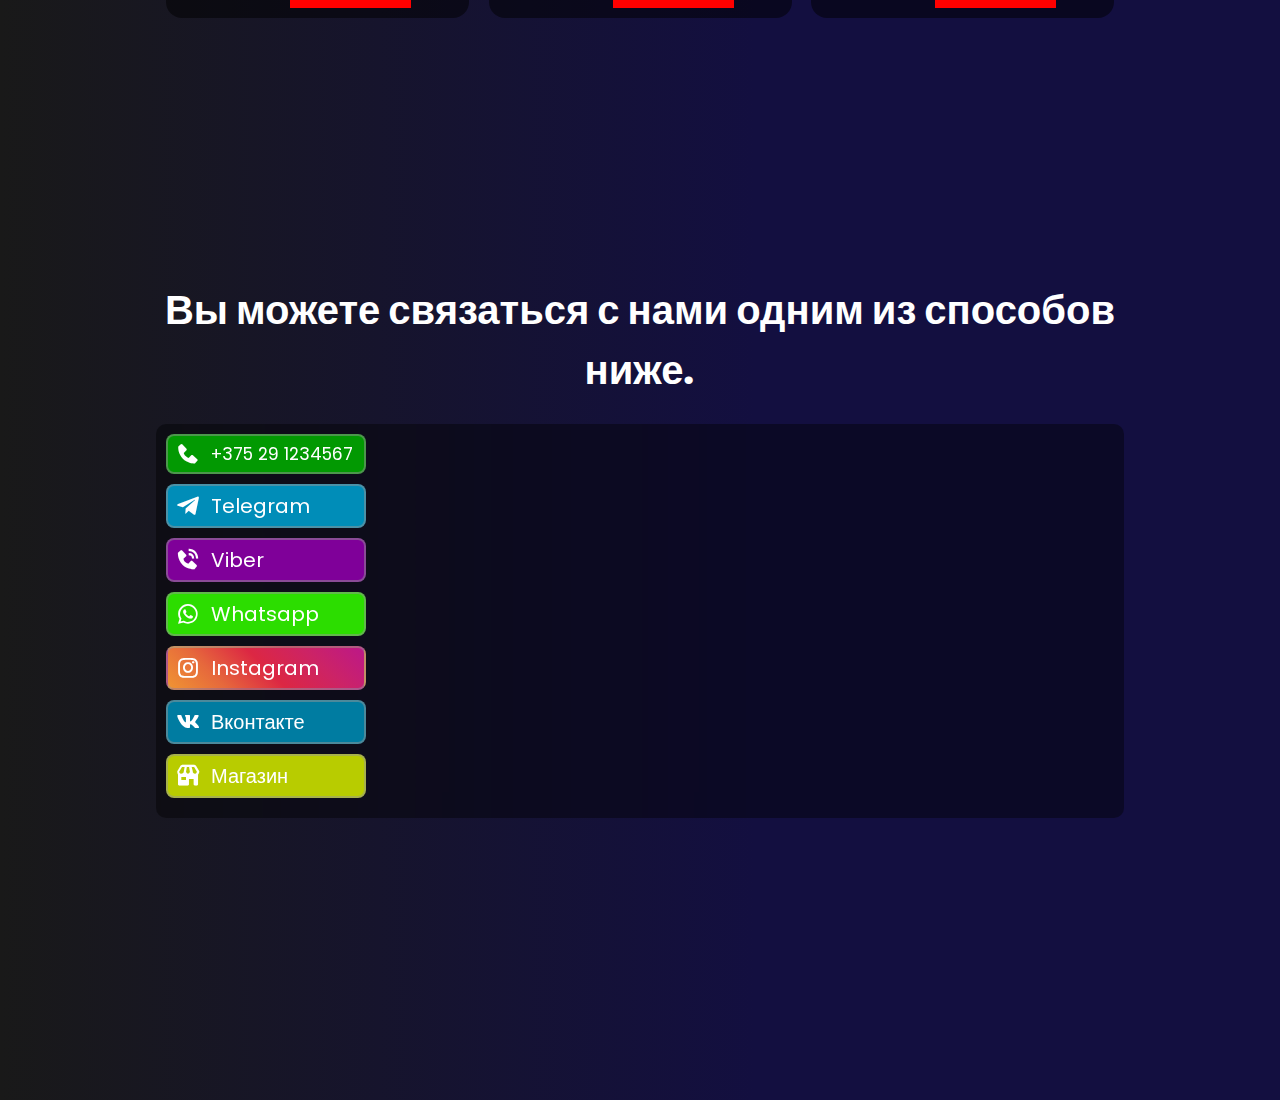
==== commit 39247cdb: "Add files via upload" ====
--- a/index.html
+++ b/index.html
@@ -72,7 +72,7 @@
         <section class="page__showcase showcase">
             <div class="showcase__media">
                 <video class="showcase__media-vid" src="video/bg.mp4" autoplay loop muted>
-                    <source src="video/myVideo.mp4" type="video/mp4" />
+                    <source src="video/bg.mp4" type="video/mp4" />
                 </video>
             </div>
         </section>
@@ -108,7 +108,7 @@
             <div class="contact__info">
                 <div class="contacts__items">
                     <a class="contacts__link phone-link" href=""><span class="contacts__icon bx bxs-phone"></span>
-                    Телефон</a>
+                    +375 29 1234567</a>
                     <a class="contacts__link tg-link" href=""><span class="contacts__icon bx bxl-telegram"></span>
                     Telegram</a>
                     <a class="contacts__link viber-link" href=""><span class="contacts__icon bx bxs-phone-call"></span>
--- a/css/style.css
+++ b/css/style.css
@@ -291,36 +291,36 @@
 }
 .contacts__items{
     display: flex;
-    flex-wrap: wrap;
-    justify-content: space-around;
-    gap:15px;
+    flex-direction: column;
+    gap:10px;
     max-width:970px;
     margin: 0 auto;
 }
 .contacts__link{
     /*background-color: rgba(255, 255, 255, 0.9);*/
-    margin-top:10px;
-    min-width:100px;
-    max-width: 130px;
     display:flex;
-    flex-direction:column;
-    align-items:center;
-    border-radius: 1rem;
+    align-items: center;
+    justify-content: baseline;
+    gap:10px;
+    padding: 5px;
+    border-radius: 0.5rem;
+    max-width: 200px;
     text-decoration:none;
     font-size: 20px;
     color: #fff;
     padding: 5px 7px;
-    box-shadow: 0px 0px 3px 0px rgba(255, 255, 255, 0.3) inset;
-    box-shadow: 0px 0px 3px 0px rgba(255, 255, 255, 0.6);
+    border:2px solid rgba(150, 150, 150, 0.5);
+    transition: border 0.2s ease-in;
 }
 .contacts__link:hover{
-    box-shadow: 0px 0px 3px 0px rgba(255, 255, 255, 0.6) inset;
+    border:2px dashed rgba(255, 255, 255, 0.8);
 }
 .contacts__link:active{
-    box-shadow: 0px 0px 5px 0px rgb(255, 255, 255) inset;
+    border:2px solid rgba(255, 255, 255, 1);
 }
 .phone-link{
     background-color: rgb(2, 153, 2);
+    font-size: 17px;
 }
 .tg-link{
     background-color: rgb(0, 141, 184);
@@ -470,15 +470,16 @@
 	opacity: 0;
 	visibility: hidden;
 	transition: all 0.3s ease-in-out;
-    z-index: 10;
+    z-index: 20;
 }
 .modal {
+    position: absolute;
 	background-color: #fff;
     color:#000;
-	min-width: 300px;
-	min-height: 300px;
-    width:92%;
-    height:78%;
+    top:40%;
+    left:50%;
+    transform: translate(-50%,-50%);
+	width:95%;
     text-align: center;
     overflow: hidden;
     padding: 10px;
@@ -487,7 +488,6 @@
 	justify-content: center;
 	display: none;
     overflow-y: auto;
-    position: relative;
 }
 
 .modal-overlay--visible {
--- a/css/itc-slider.css
+++ b/css/itc-slider.css
@@ -50,11 +50,12 @@
   display: flex;
   justify-content: center;
   align-items: center;
-  width: 40px;
+  width: 30px;
   height: 50px;
   color: #fff;
   text-align: center;
-  background: rgb(0 0 0 / 20%);
+  /*background: rgb(0 0 0 / 20%);*/
+  background: none;
   border: none;
   transform: translateY(-50%);
   cursor: pointer;
@@ -65,18 +66,18 @@
 }
 
 .itc-slider__btn_prev {
-  left: 0;
+  left: -15px;
 }
 
 .itc-slider__btn_next {
-  right: 0;
+  right: -15px;
 }
 
 .itc-slider__btn:hover,
 .itc-slider__btn:focus {
   color: #fff;
   text-decoration: none;
-  background: rgb(0 0 0 / 30%);
+  /*background: rgb(0 0 0 / 30%);*/
   outline: 0;
 }
 
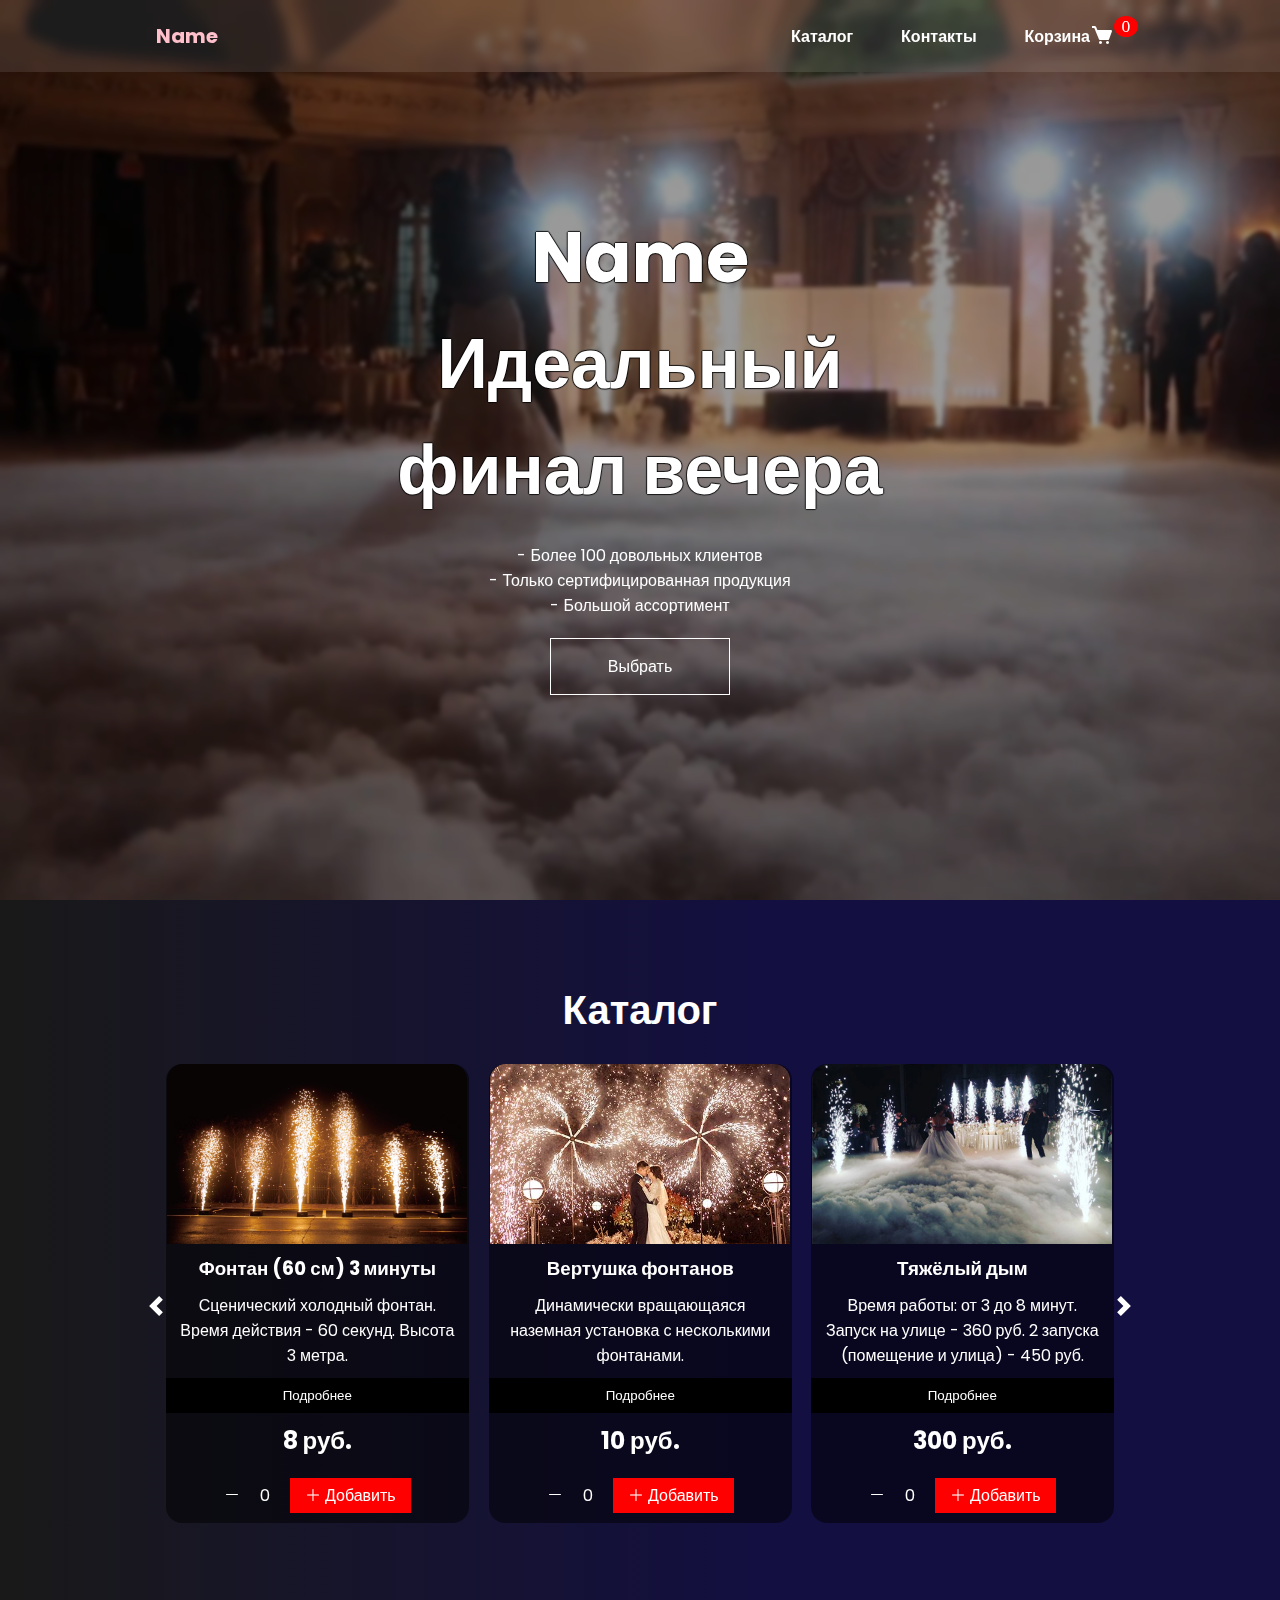
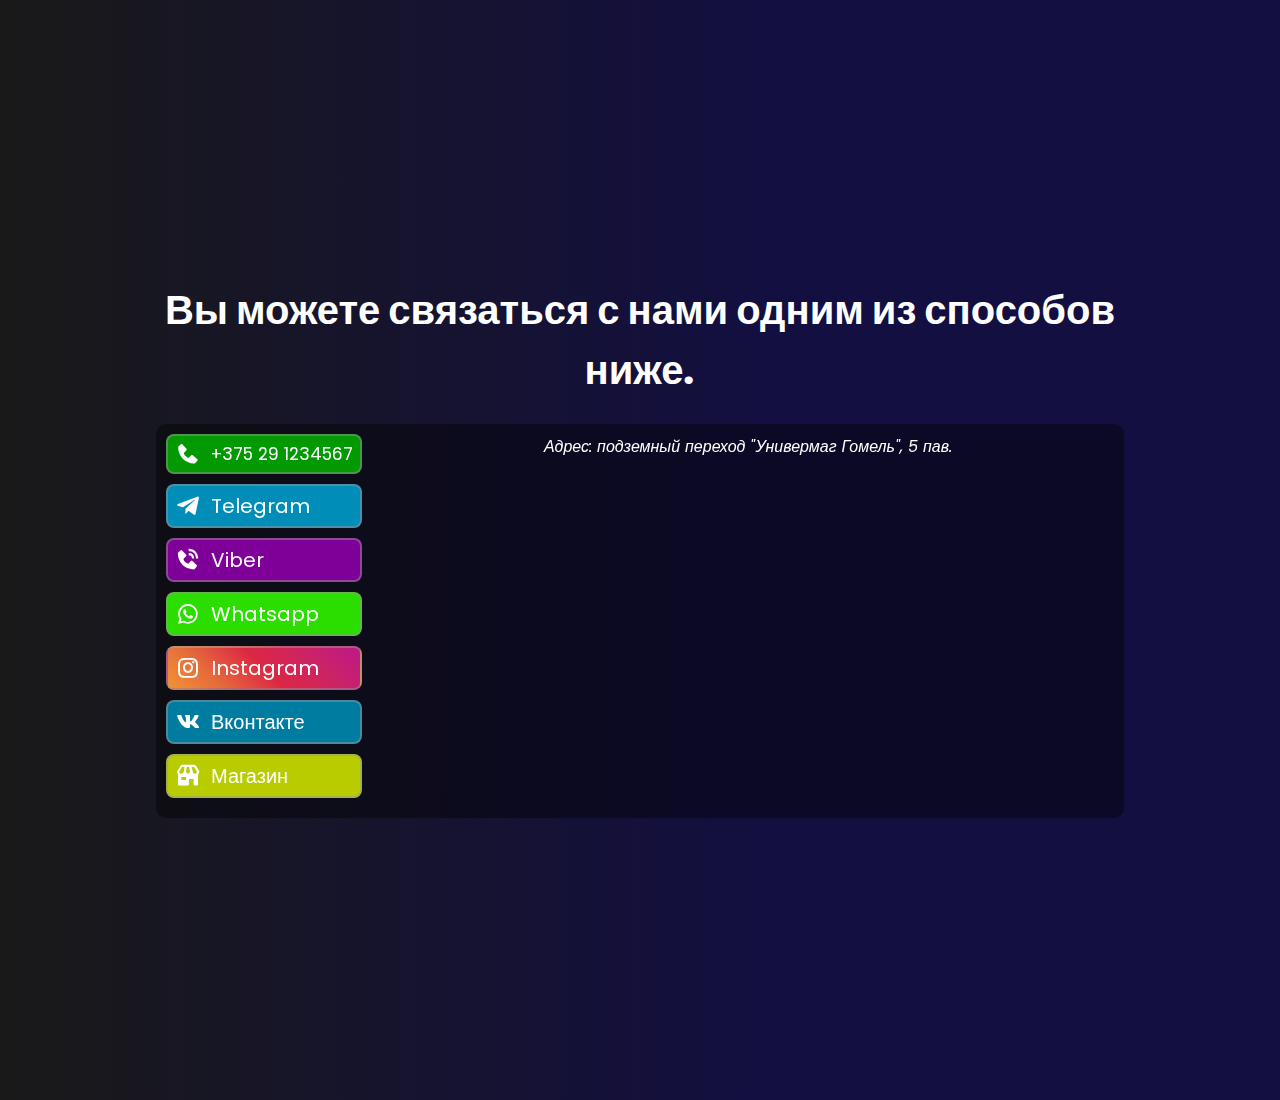
==== commit c6f08e63: "Add files via upload" ====
--- a/index.html
+++ b/index.html
@@ -2,6 +2,7 @@
 <html lang="en">
 <head>
     <meta charset="UTF-8">
+    <meta http-equiv='X-UA-Compatible' content='IE=Edge' />
     <meta name="viewport" content="width=device-width, initial-scale=1.0">
     <title>Responsive Navbar Mobile</title>
     <link rel="stylesheet" href="css/icons.css">
@@ -19,7 +20,7 @@
                     <li class="nav__item">
                         <a href="#catalog" class="nav__link">
                             <!--<i class='bx bxs-home bx-flip-horizontal' ></i>-->
-                            <span class='nav__icon bx bxs-check-shield'></span>
+                            <span class='nav__icon bx bxs-book-bookmark'></span>
                             <!--<span class='nav__icon bx bxs-home'></span>-->
                             <span class="nav__name">Каталог</span>
                         </a>
@@ -32,7 +33,7 @@
                     </li> -->
                     <li class="nav__item">
                         <a href="#contact" class="nav__link">
-                            <span class='nav__icon bx bxs-check-shield'></span>
+                            <span class='nav__icon bx bxs-phone'></span>
                             <span class="nav__name">Контакты</span>
                         </a>
                     </li>
@@ -72,7 +73,7 @@
         <section class="page__showcase showcase">
             <div class="showcase__media">
                 <video class="showcase__media-vid" src="video/bg.mp4" autoplay loop muted>
-                    <source src="video/bg.mp4" type="video/mp4" />
+                    <source srcset="video/bg.mp4" type="video/mp4" />
                 </video>
             </div>
         </section>
@@ -122,12 +123,18 @@
                     <a class="contacts__link store-link" href=""><span class="contacts__icon bx bxs-store"></span>
                     Магазин</a>
                 </div>
+                <div class="contacts__map">
+                    <address>Адрес: подземный переход "Универмаг Гомель", 5 пав.</address>
+                    <!-- <iframe src="https://yandex.ru/map-widget/v1/?um=constructor%3A3773701ddd691d20c309d4b01a10ea2a917bdc87a0600617eeb8a36b74321266&amp;source=constructor" frameborder="0"></iframe> -->
+                </div> 
+                
             </div>
         </section>
     </main>
     
     <script src="js/Data.js"></script>
     <script src="js/main.js"></script>
+    <script src="js/video.js"></script>
     <script src="js/itc-slider.js" defer></script>
 </body>
 </html>--- a/css/style.css
+++ b/css/style.css
@@ -21,8 +21,10 @@
 body{
     /*background-color: rgba(0, 0, 0, 0.8);*/
     font-family: 'Poppins', sans-serif;
+    
     background: rgb(25,25,25);
     background: linear-gradient(90deg, rgba(25,25,25,1) 0%, rgba(19,15,64,1) 59%);
+
     color: rgba(255, 255, 255, 1);
 }
 .container{
@@ -154,11 +156,15 @@
     max-width: 300px;
     object-fit: cover;
     border-radius: 1rem 1rem 0 0;
+    max-height: 180px;
 }
 .details{
     display: flex;
     flex-direction: column;
     gap: 10px;
+}
+.details p{
+    padding: 0 10px;
 }
 .item .buttons{
     display: flex;
@@ -179,41 +185,6 @@
     padding: 5px 15px;
 
 }
-
-/*_________________________*/
-/*.card {
-    background-color: rgba(0, 0, 0, 0.3);
-    backdrop-filter: blur(10px);
-    color:#fff;
-    margin: 0 auto;
-    max-width: 80%;
-    border-radius: 2rem;
-    padding: 20px 15px;
-}
-.card__pic {
-    text-align: center;
-}
-.card__img {
-    max-width: 100%;
-    border-radius: 15px;
-    object-fit: cover;
-}
-.card__title {
-    margin-top: 15px;
-    font-size: 24px;
-    text-align: center;
-}
-.card__description {
-    margin-top: 15px;
-    text-align: center;
-    font-size: 14px;
-}
-.card__btn {
-    margin: 25px 0 15px 0;
-    display: flex;
-    justify-content: center;
-    font-size: 22px;
-}*/
 
 @media (min-width: 769px){
     .active__link::before{
@@ -236,20 +207,23 @@
         backdrop-filter: unset;
         background-color: rgba(18, 18, 18, 0.2);
     }	
+    .nav__logo{
+        display: none;
+    }
     .nav__menu{
         position: fixed;
-        bottom: 0;
+        top: 0;
         left: 0;
-        background-color: rgba(0, 0, 0, 0.4);
+        background-color: rgba(0, 0, 0, 0.7);
+        backdrop-filter: blur(5px);
         width: 100%;
         height: 4rem;
         padding: 0 1rem;
         display: grid;
         align-content: center;
-        border-radius: 1.25rem 1.25rem 0 0;
+        border-radius: 0 0 1.25rem 1.25rem;
         transition: 0.4s;
         box-shadow: 0 -1px 12px rgba(59, 59, 59, 0.25);
-	    backdrop-filter: blur(5px);
     }
     .nav{
         height: 2rem;
@@ -277,6 +251,14 @@
 @media (min-width: 576px){
     .nav__list{
         justify-content: center;
+    }
+}
+@media (max-width: 576px){
+    .contact__info{
+        flex-direction: column;
+    }
+    .contacts__map{
+        height: 250px;
     }
     
 }
@@ -288,6 +270,8 @@
     border-radius: 10px;
     padding:10px 10px 20px 10px;
     margin:0 auto;
+    display: flex;
+    gap: 20px;
 }
 .contacts__items{
     display: flex;
@@ -295,6 +279,19 @@
     gap:10px;
     max-width:970px;
     margin: 0 auto;
+}
+.contacts__map{
+    flex: 1 1 auto;
+    display: flex;
+    flex-direction: column;
+    padding: 0 0 10px 0;
+    text-align: center;
+}
+.contacts__map iframe{
+    width: 100%;
+    height: 100%;
+    margin-top: 10px;
+    border-radius: 0.5rem;
 }
 .contacts__link{
     /*background-color: rgba(255, 255, 255, 0.9);*/
@@ -476,20 +473,19 @@
     position: absolute;
 	background-color: #fff;
     color:#000;
-    top:40%;
+    top:50%;
     left:50%;
     transform: translate(-50%,-50%);
-	width:95%;
+    width:100%;
+	max-width: 600px;
     text-align: center;
     overflow: hidden;
-    padding: 10px;
 	display: flex;
 	align-items: center;
 	justify-content: center;
 	display: none;
     overflow-y: auto;
 }
-
 .modal-overlay--visible {
 	opacity: 1;
 	visibility: visible;
@@ -501,17 +497,75 @@
 .stop-scroll{
     overflow: hidden;
 }
-.modal__video{
-    width:100%;
-    height:100%;
-    object-fit: cover;
-}
-.modal__media{
-    height:60%;
-    width:50%;
-    min-width: 390px;
-    margin: 0 auto;
-}
+/*------modal-video-styles*/
+.video {
+    position: relative;
+    width: 100%;
+    height: 0;
+    padding-bottom: 56.25%;
+    background-color: #000000;
+}
+.video__link {
+    position: absolute;
+    top: 0;
+    left: 0;
+    width: 100%;
+    height: 100%;
+}
+
+.video__media {
+    position: absolute;
+    top: 0;
+    left: 0;
+    width: 100%;
+    height: 100%;
+    border: none;
+}
+
+.video__button {
+    position: absolute;
+    top: 50%;
+    left: 50%;
+    z-index: 1;
+    display: none;
+    padding: 0;
+    width: 68px;
+    height: 48px;
+    border: none;
+    background-color: transparent;
+    transform: translate(-50%, -50%);
+    cursor: pointer;
+}
+
+.video__button-shape {
+    fill: #212121;
+    fill-opacity: 0.8;
+}
+
+.video__button-icon {
+    fill: #ffffff;
+}
+
+.video__button:focus {
+    outline: none;
+}
+
+.video:hover .video__button-shape,
+.video__button:focus .video__button-shape {
+    fill: #ff0000;
+    fill-opacity: 1;
+}
+
+/* Enabled */
+
+.video--enabled {
+    cursor: pointer;
+}
+
+.video--enabled .video__button {
+    display: block;
+}
+/*------------------*/
 .btn-close{
     position: absolute;
     right:0;
@@ -524,6 +578,7 @@
     border:1px solid rgb(255, 179, 179);
     cursor: pointer;
     transition: background-color 0.2s ease-in-out;
+    z-index: 5;
 }
 .btn-close:hover{
     background-color: #464646;
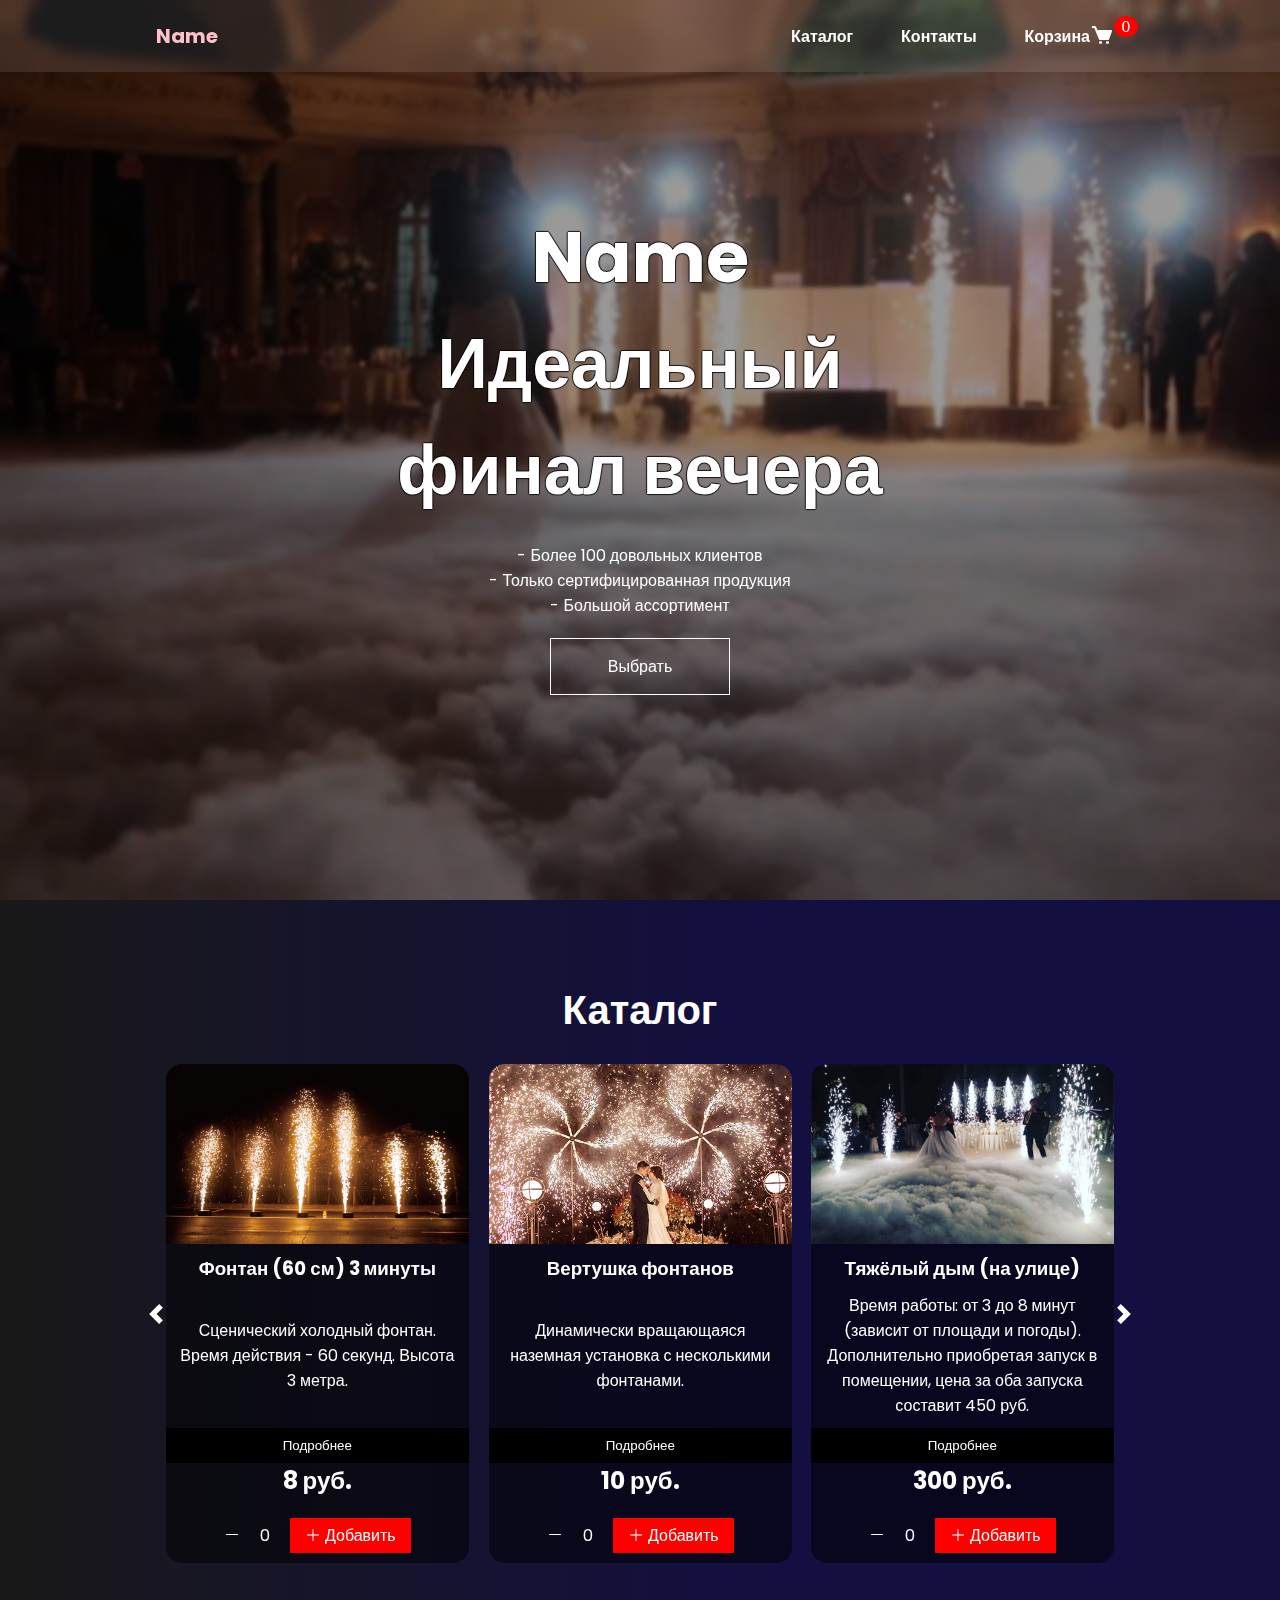
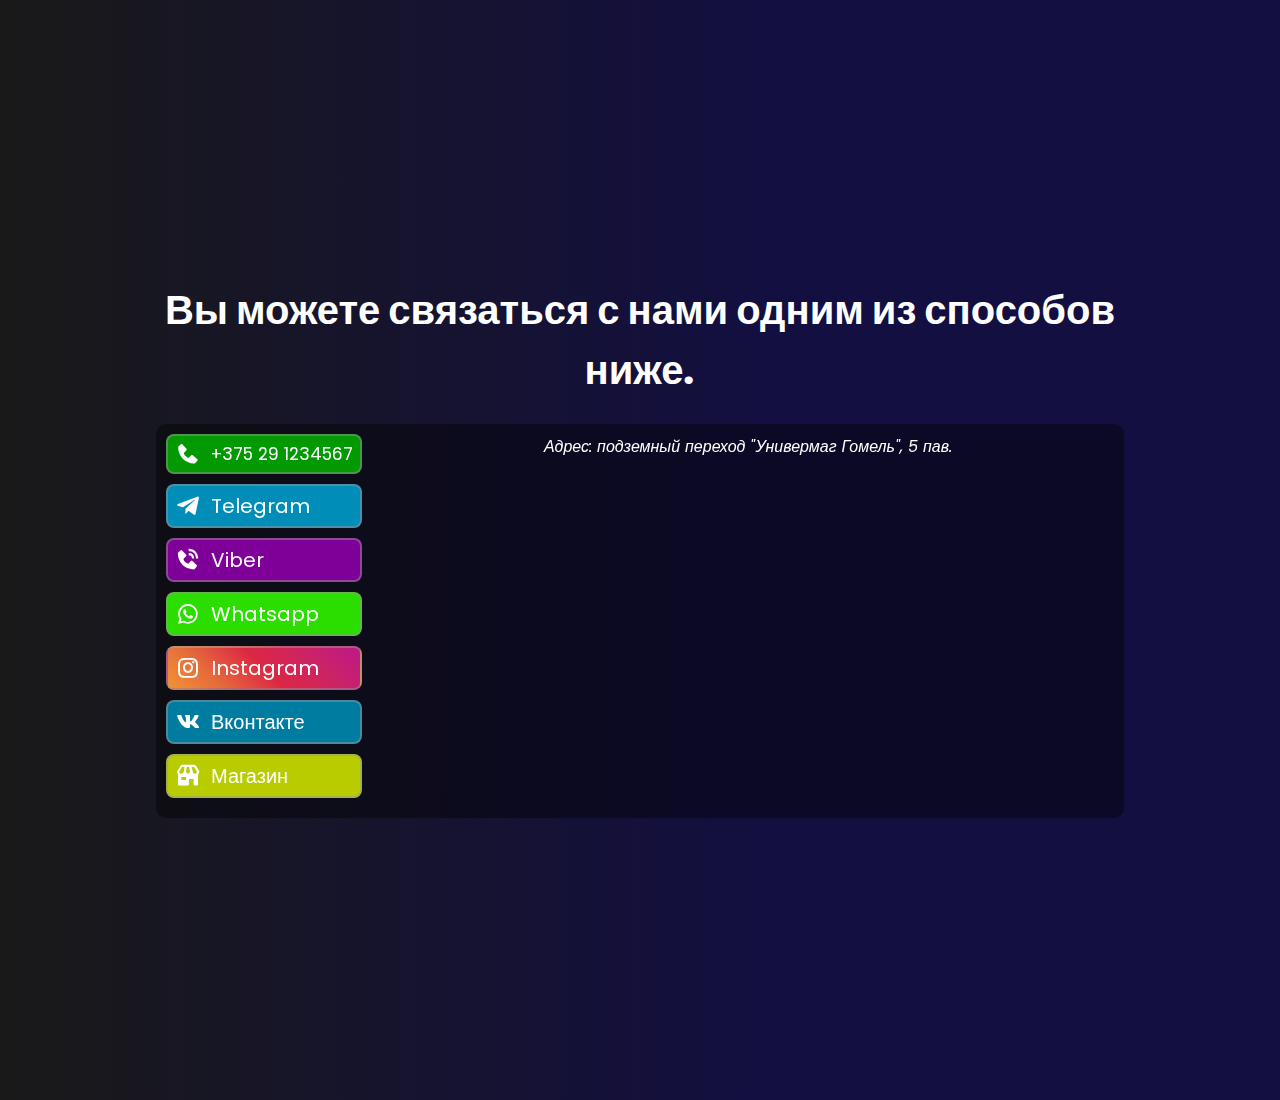
==== commit 15df8a64: "Add files via upload" ====
--- a/index.html
+++ b/index.html
@@ -1,10 +1,10 @@
 <!DOCTYPE html>
-<html lang="en">
+<html lang="ru">
 <head>
     <meta charset="UTF-8">
     <meta http-equiv='X-UA-Compatible' content='IE=Edge' />
     <meta name="viewport" content="width=device-width, initial-scale=1.0">
-    <title>Responsive Navbar Mobile</title>
+    <title>Name</title>
     <link rel="stylesheet" href="css/icons.css">
     <link rel="stylesheet" href="css/style.css">
     <link rel="stylesheet" href="css/itc-slider.css">
--- a/css/style.css
+++ b/css/style.css
@@ -142,6 +142,7 @@
     width: 315px;
 }
 .item__wrapper{
+    height: 100%;
     display: flex;
     flex-direction: column;
     align-items: center;
@@ -153,14 +154,16 @@
 .item__wrapper img{
     width: 100%;
     /*max-height: 50%;*/
-    max-width: 300px;
+    
     object-fit: cover;
     border-radius: 1rem 1rem 0 0;
     max-height: 180px;
 }
 .details{
+    height: 100%;
     display: flex;
     flex-direction: column;
+    justify-content: space-between;
     gap: 10px;
 }
 .details p{
@@ -234,6 +237,9 @@
     .nav__link--cart{
         flex-direction: column-reverse;
     }
+    .nav__link:hover{
+        color: inherit;
+    }
     .cart-icon-counter{
         top:-4px;
         left:25px;
@@ -242,7 +248,7 @@
         font-size: 1.5rem;
     }
     .section:not(.section__start){
-        padding: 2rem 0 0 0;
+        padding: 6rem 0 0 0;
     }
     .about{
         padding: 3rem 0 0 0 ;
@@ -450,6 +456,7 @@
 	background-color: #000;
 	color: #fff;
 	padding: 10px;
+    width: 100%;
 }
 
 .modal-overlay {
--- a/css/itc-slider.css
+++ b/css/itc-slider.css
@@ -17,6 +17,7 @@
 
 .itc-slider__items {
   display: flex;
+  align-items:stretch;
   transition: transform 0.5s ease;
   will-change: transform;
 }
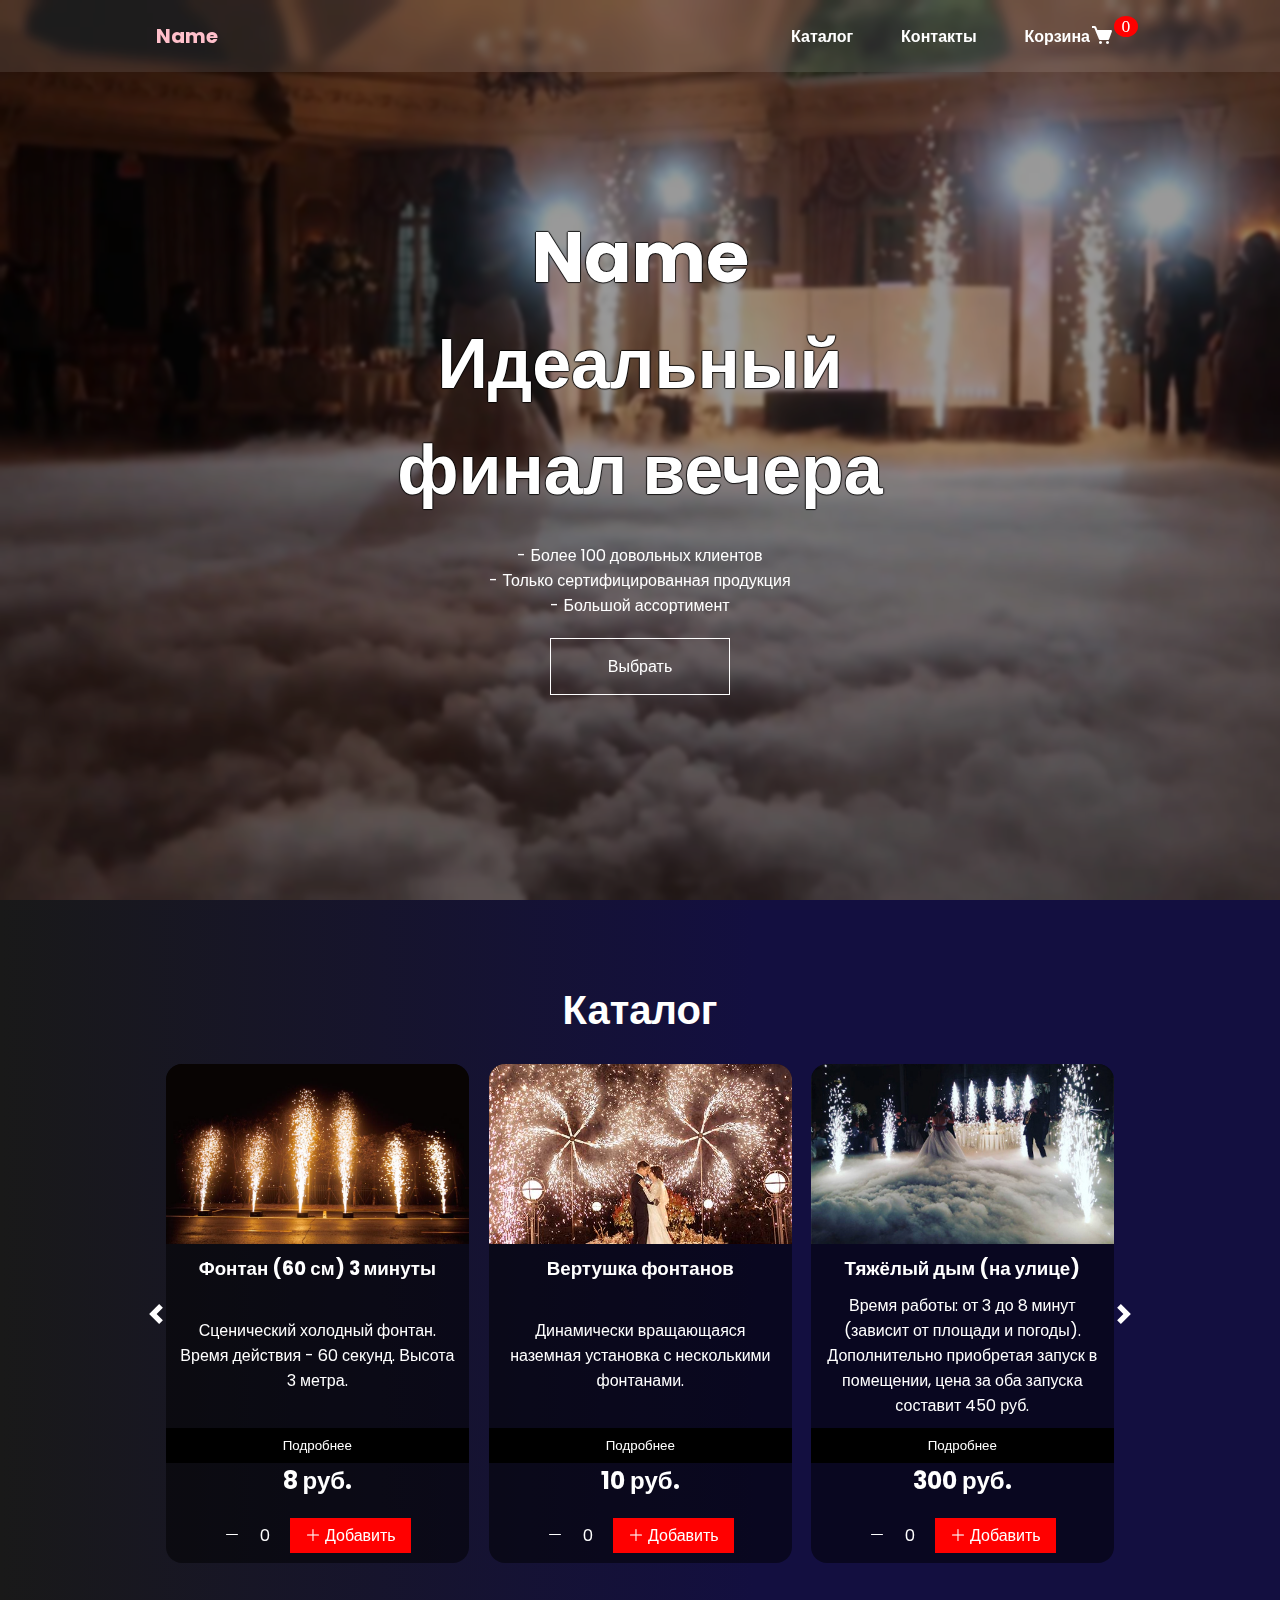
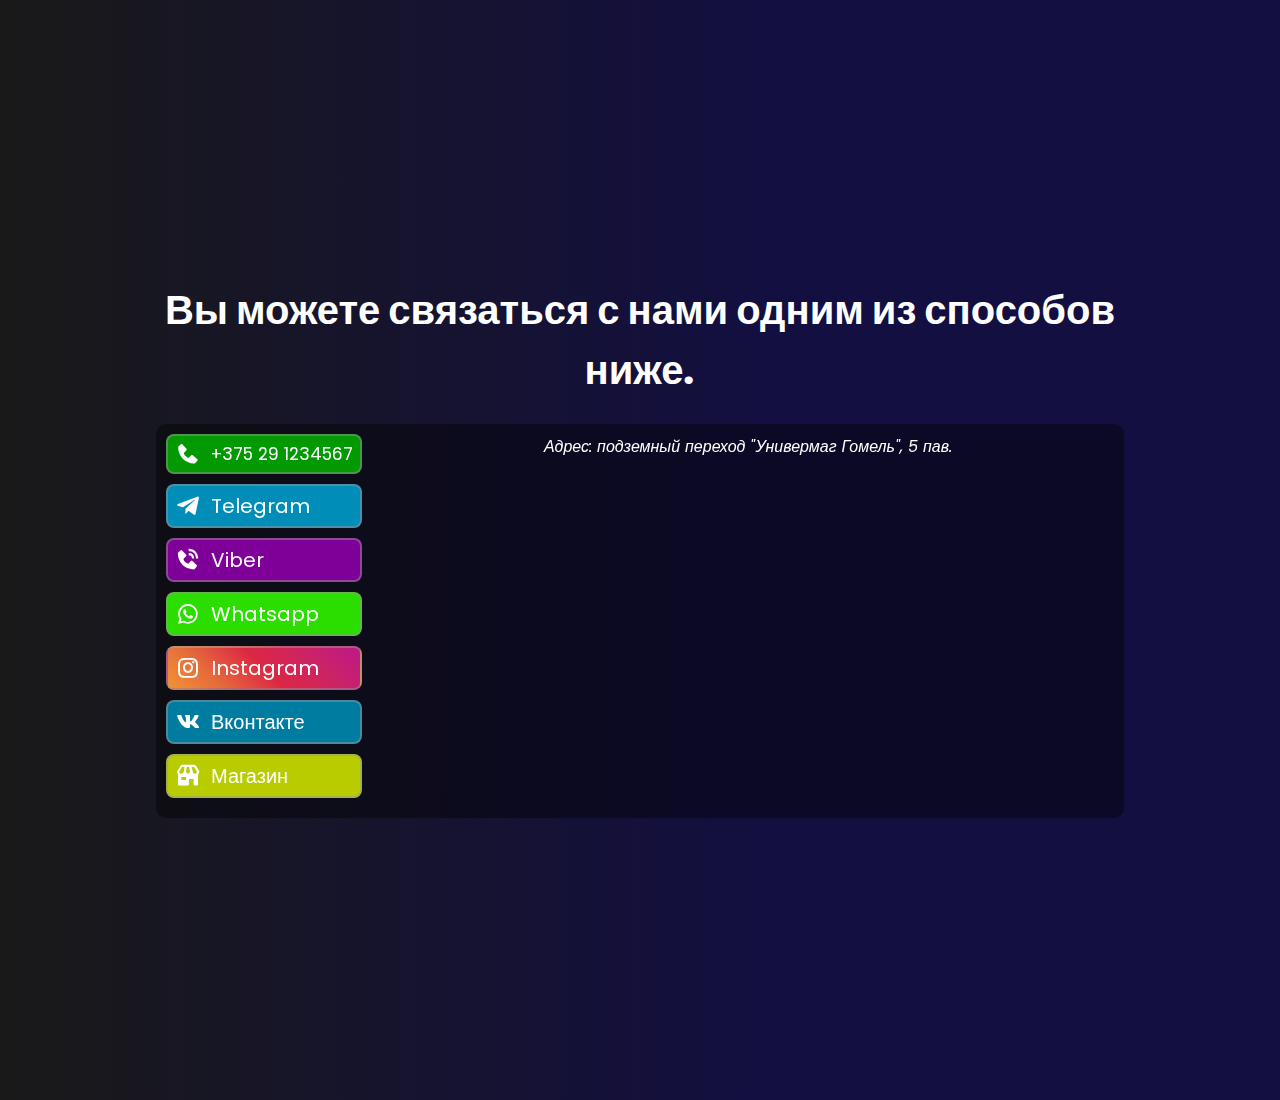
==== commit 1139c492: "Add files via upload" ====
--- a/index.html
+++ b/index.html
@@ -72,8 +72,8 @@
         </section>
         <section class="page__showcase showcase">
             <div class="showcase__media">
-                <video class="showcase__media-vid" src="video/bg.mp4" autoplay loop muted>
-                    <source srcset="video/bg.mp4" type="video/mp4" />
+                <video class="showcase__media-vid" autoplay loop muted playsinline>
+                    <source src="video/bg.mp4" type="video/mp4" />
                 </video>
             </div>
         </section>
